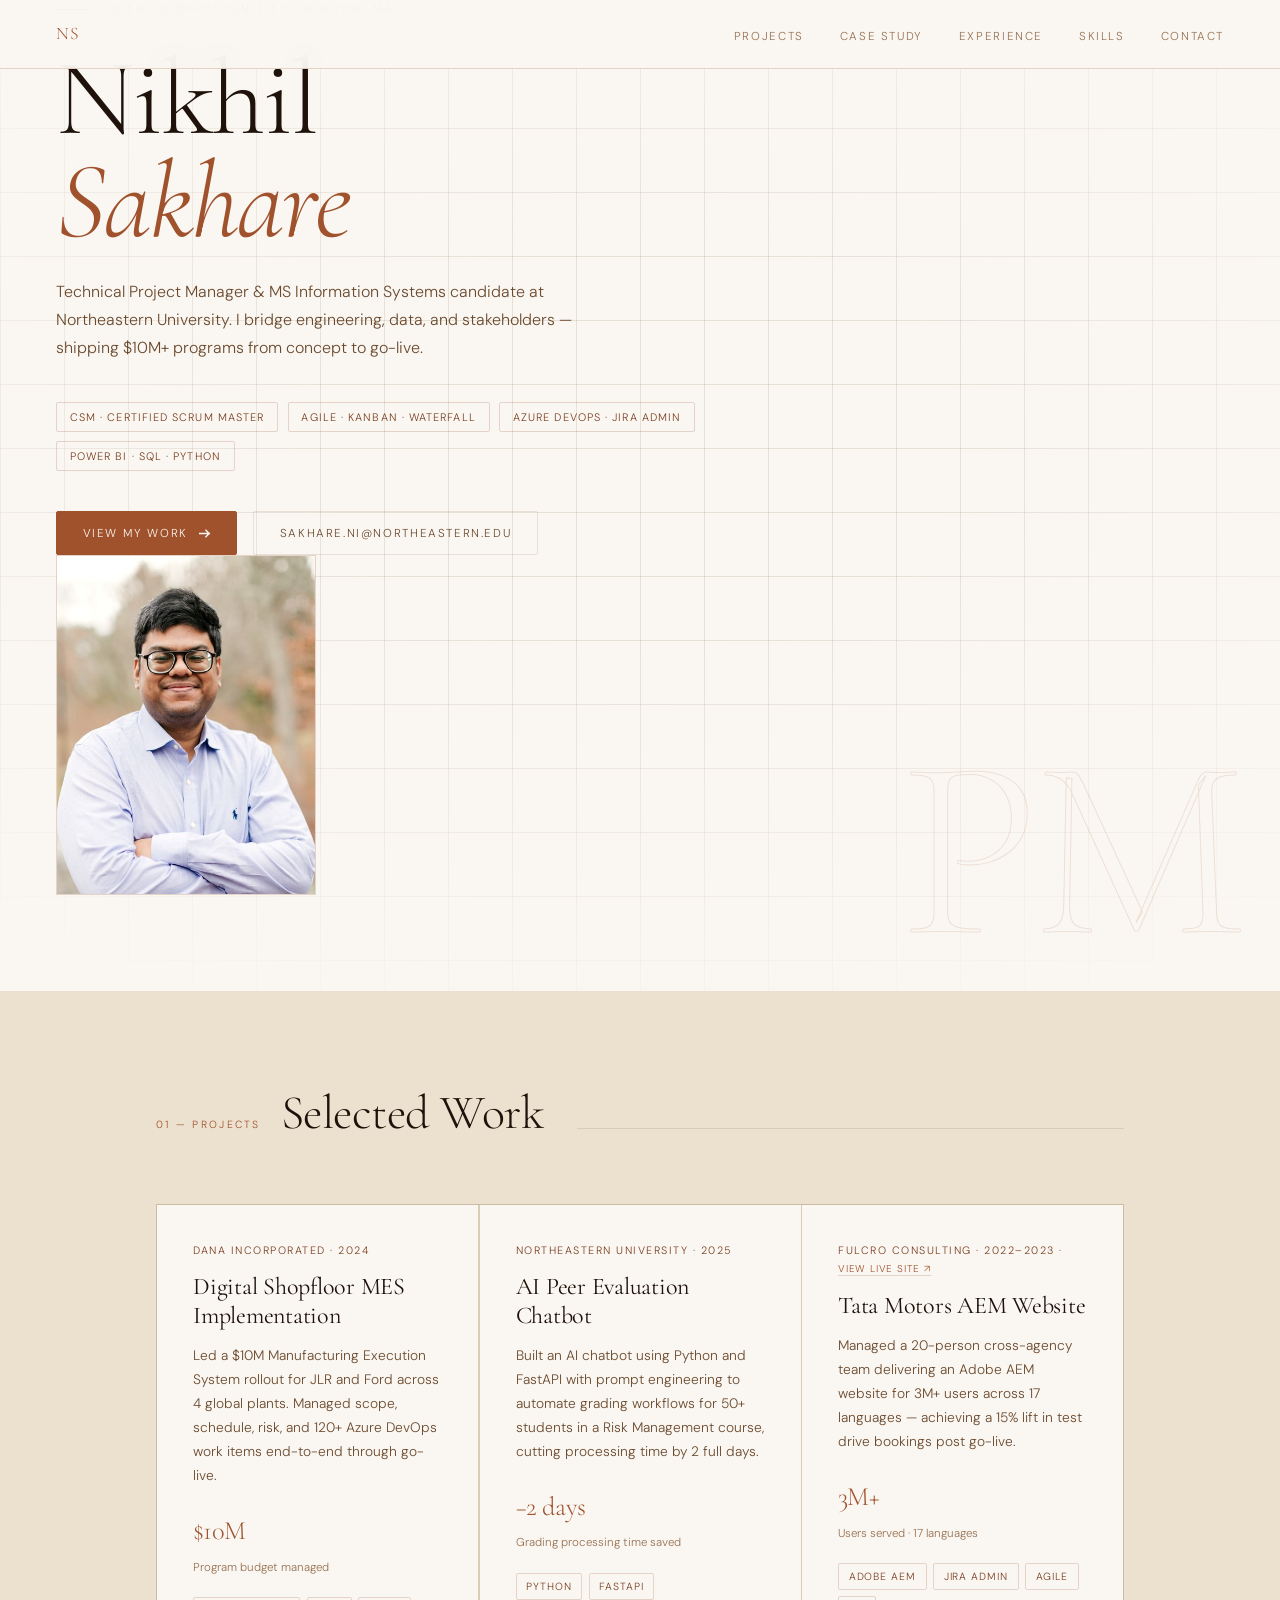
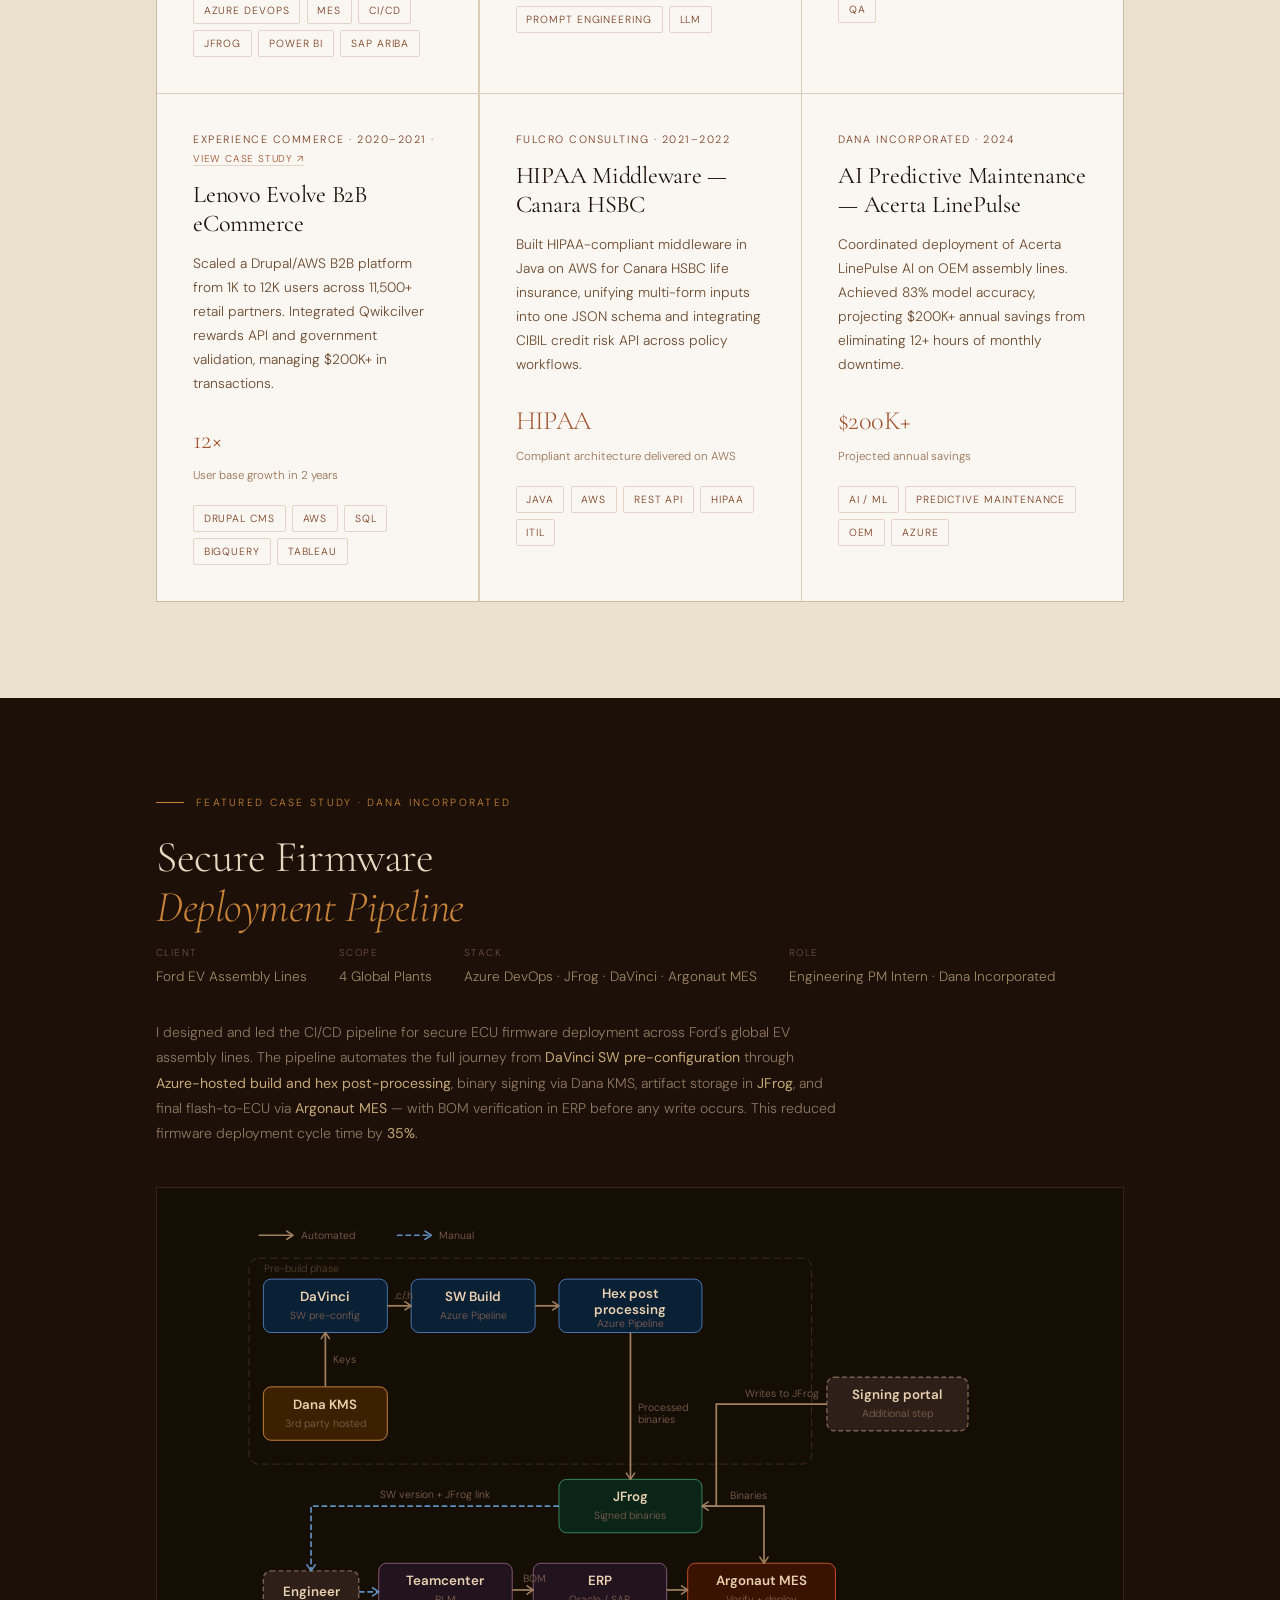
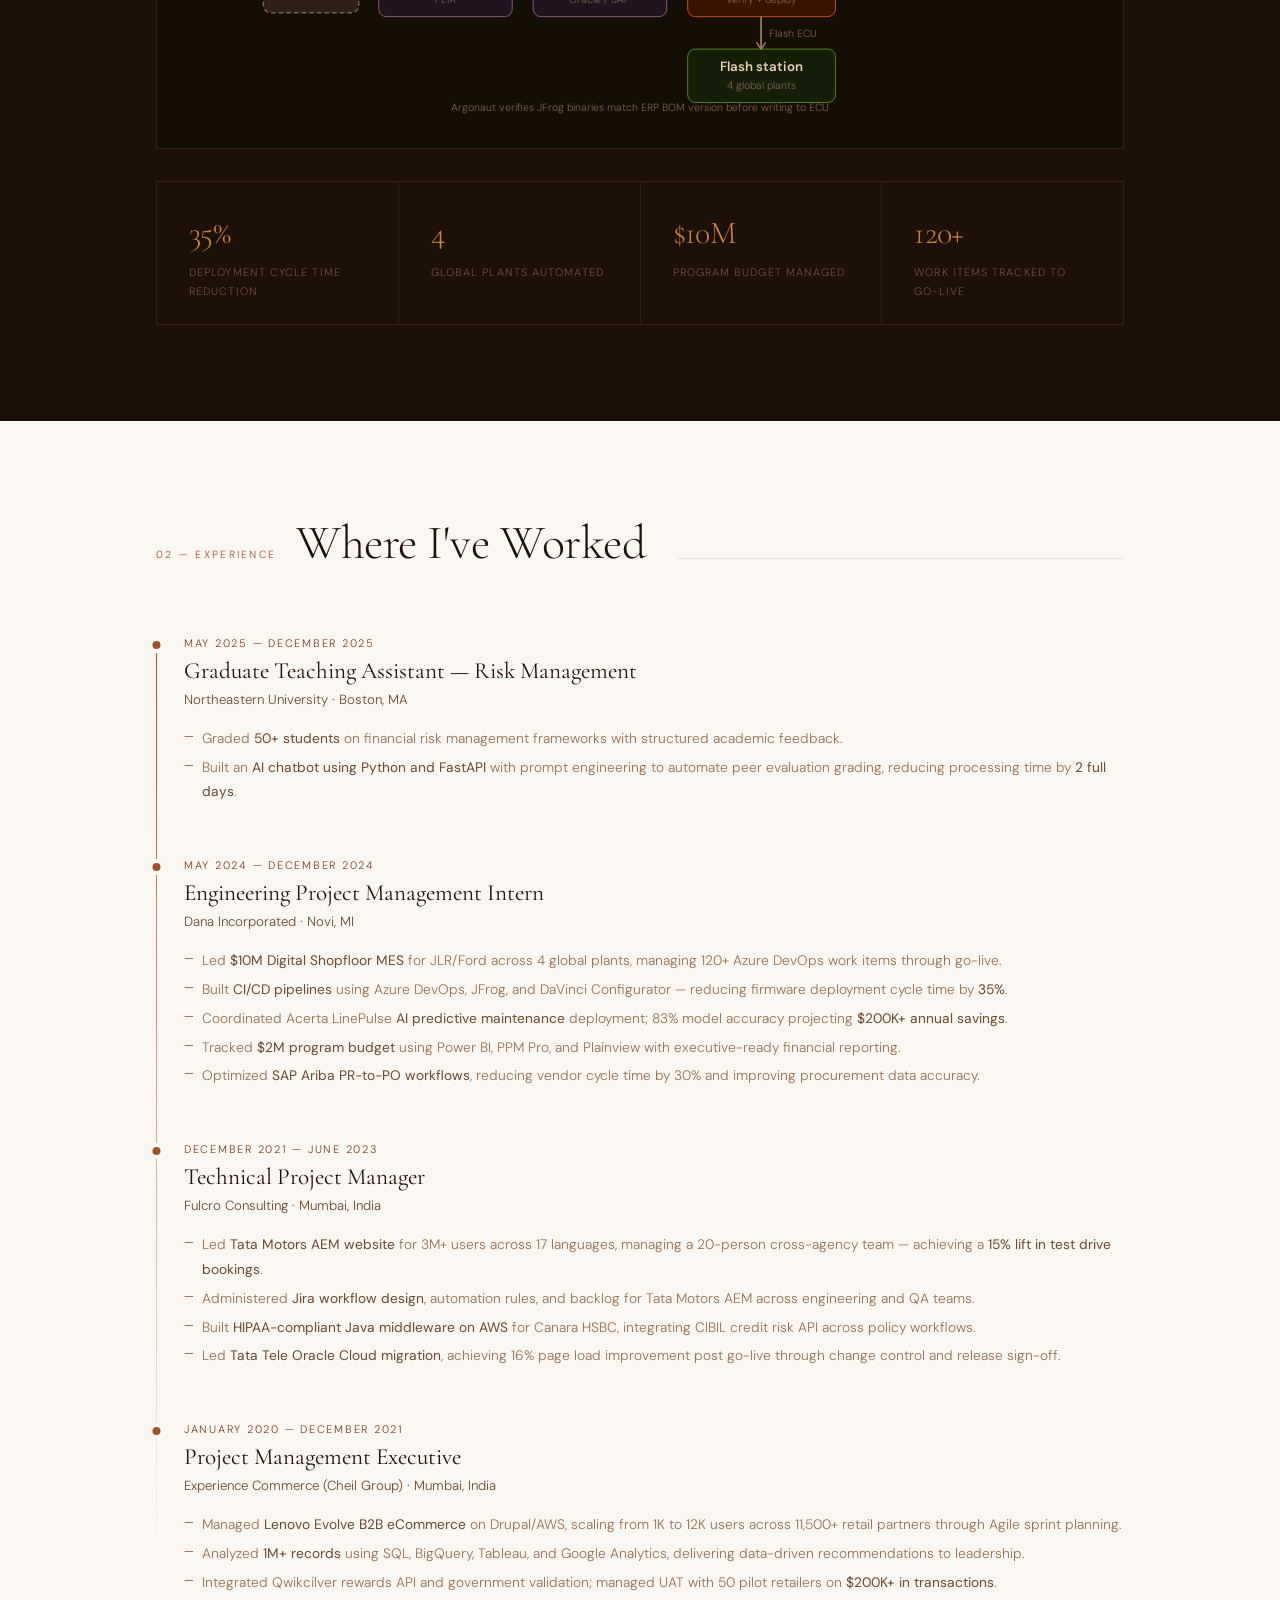
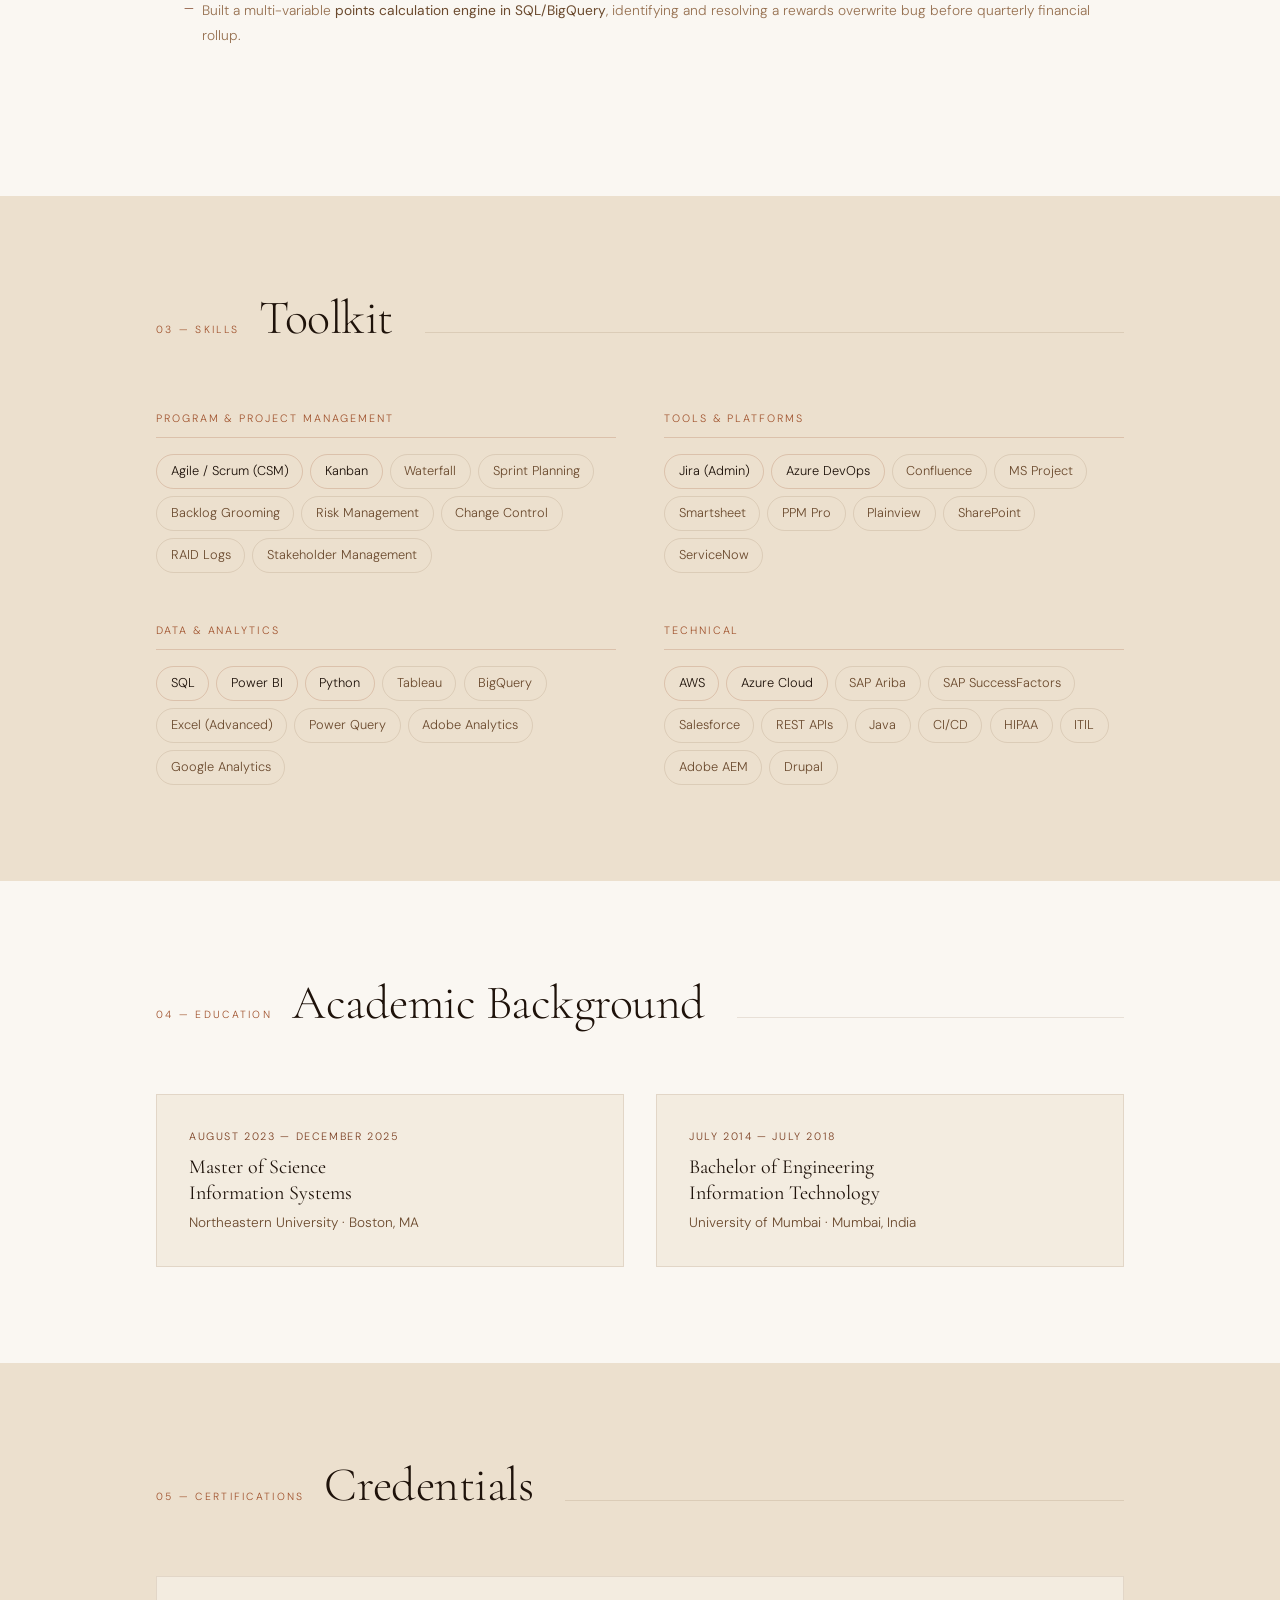
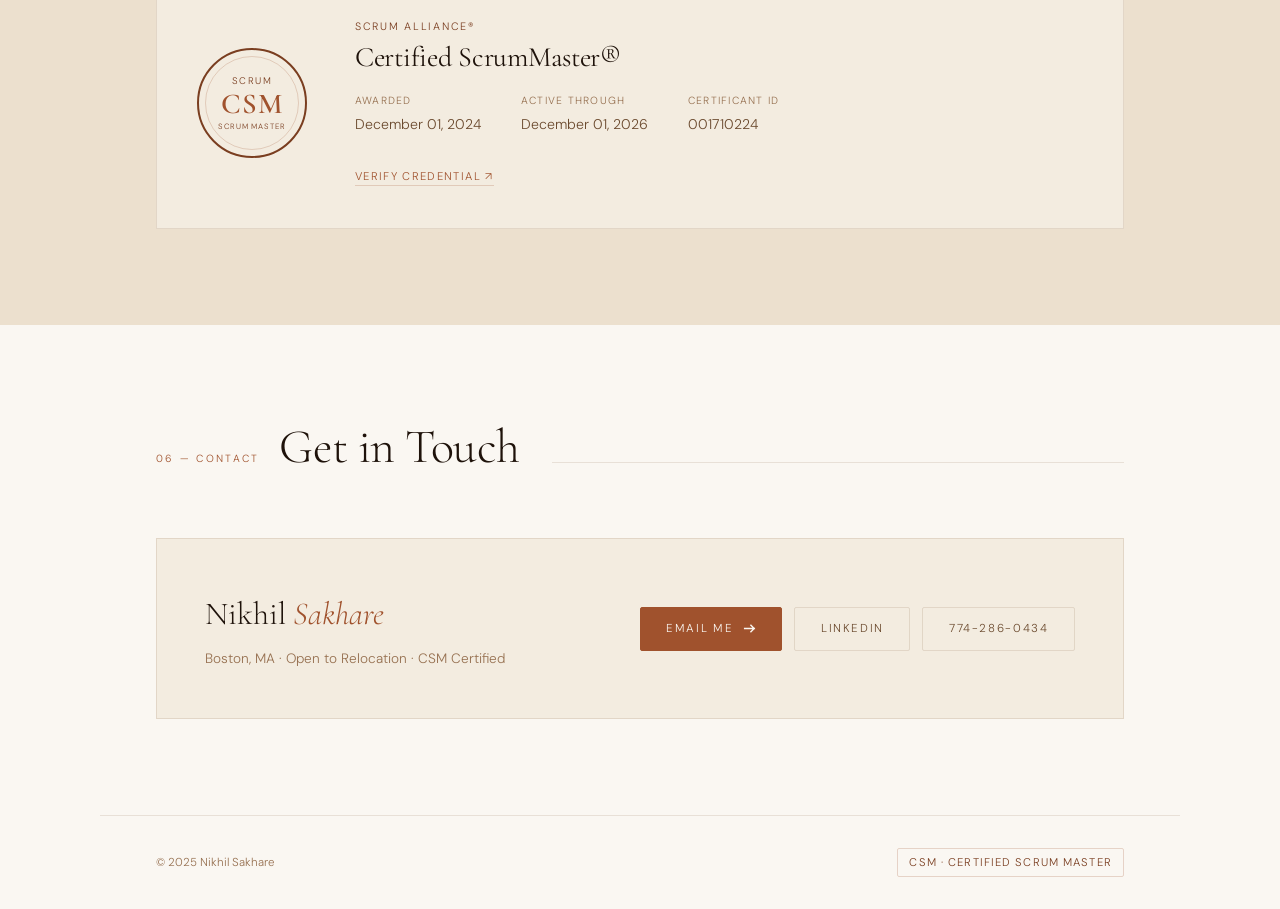
==== index.html @ fe1ebfe9 "Rename portfolio.html to index.html" ====
<!DOCTYPE html>
<html lang="en">
<head>
  <meta charset="UTF-8" />
  <meta name="viewport" content="width=device-width, initial-scale=1.0" />
  <title>Nikhil Sakhare — PM &amp; Strategy Portfolio</title>
  <link rel="preconnect" href="https://fonts.googleapis.com" />
  <link rel="preconnect" href="https://fonts.gstatic.com" crossorigin />
  <link href="https://fonts.googleapis.com/css2?family=Cormorant+Garamond:ital,wght@0,300;0,400;0,600;1,300;1,400&family=DM+Sans:opsz,wght@9..40,300;9..40,400;9..40,500&display=swap" rel="stylesheet" />
  <style>
    *, *::before, *::after { box-sizing: border-box; margin: 0; padding: 0; }
    :root {
      --bg: #faf7f2; --bg2: #f3ece0; --bg3: #ece0ce;
      --accent: #a0522d; --accent-dim: #7a3e20;
      --text: #1e120a; --text-muted: #967050; --text-mid: #6b4a2e;
      --border: rgba(160,82,45,0.22); --border-dim: rgba(100,60,20,0.12);
      --serif: 'Cormorant Garamond', Georgia, serif;
      --sans: 'DM Sans', system-ui, sans-serif;
      --max: 1080px;
    }
    html { scroll-behavior: smooth; }
    body { background: var(--bg); color: var(--text); font-family: var(--sans); font-weight: 300; line-height: 1.7; overflow-x: hidden; }
    ::-webkit-scrollbar { width: 3px; }
    ::-webkit-scrollbar-track { background: var(--bg2); }
    ::-webkit-scrollbar-thumb { background: var(--border); }

    /* NAV */
    nav { position: fixed; top: 0; left: 0; right: 0; z-index: 200; display: flex; justify-content: space-between; align-items: center; padding: 1.2rem 3.5rem; background: rgba(250,247,242,0.92); backdrop-filter: blur(18px); border-bottom: 0.5px solid var(--border); }
    .nav-logo { font-family: var(--serif); font-size: 1.1rem; letter-spacing: 0.04em; color: var(--accent); text-decoration: none; }
    .nav-links { display: flex; gap: 2.25rem; list-style: none; }
    .nav-links a { font-size: 0.72rem; letter-spacing: 0.14em; text-transform: uppercase; color: var(--text-muted); text-decoration: none; transition: color 0.2s; }
    .nav-links a:hover { color: var(--accent); }

    /* HERO */
    #hero { min-height: 100vh; display: flex; flex-direction: column; justify-content: flex-end; padding: 0 3.5rem 6rem; position: relative; overflow: hidden; }
    .hero-inner { display: flex; align-items: flex-end; justify-content: space-between; gap: 4rem; position: relative; z-index: 1; }
    .hero-photo { flex-shrink: 0; width: 260px; height: 340px; object-fit: cover; object-position: center top; filter: sepia(8%) contrast(1.02) saturate(0.95); border: 0.5px solid var(--border); }
    .hero-content { flex: 1; max-width: 700px; position: static; z-index: auto; }
    .hero-grid { position: absolute; inset: 0; background-image: linear-gradient(var(--border-dim) 1px, transparent 1px), linear-gradient(90deg, var(--border-dim) 1px, transparent 1px); background-size: 64px 64px; mask-image: radial-gradient(ellipse 80% 65% at 50% 45%, black 30%, transparent 100%); }
    .hero-bg-text { position: absolute; right: 2.5rem; bottom: 2rem; font-family: var(--serif); font-size: clamp(7rem, 20vw, 18rem); font-weight: 300; line-height: 0.85; letter-spacing: -0.02em; color: transparent; -webkit-text-stroke: 1px rgba(160,82,45,0.14); user-select: none; pointer-events: none; }
    .hero-content { position: relative; z-index: 1; max-width: 820px; }
    .hero-eyebrow { display: flex; align-items: center; gap: 1rem; font-size: 0.7rem; letter-spacing: 0.22em; text-transform: uppercase; color: var(--accent); margin-bottom: 1.75rem; }
    .hero-eyebrow::before { content: ''; display: inline-block; width: 36px; height: 1px; background: var(--accent); }
    h1 { font-family: var(--serif); font-size: clamp(3.5rem, 8.5vw, 7.5rem); font-weight: 300; line-height: 0.95; letter-spacing: -0.02em; margin-bottom: 1.5rem; }
    h1 em { font-style: italic; color: var(--accent); }
    .hero-bio { font-size: 1rem; color: var(--text-mid); max-width: 520px; line-height: 1.75; margin-bottom: 2.5rem; }
    .hero-badges { display: flex; flex-wrap: wrap; gap: 0.6rem; margin-bottom: 2.5rem; }
    .badge { font-size: 0.68rem; letter-spacing: 0.1em; text-transform: uppercase; color: var(--accent-dim); border: 0.5px solid var(--border); padding: 0.3rem 0.8rem; border-radius: 2px; }
    .hero-actions { display: flex; gap: 1rem; flex-wrap: wrap; }
    .btn { display: inline-flex; align-items: center; gap: 0.6rem; font-size: 0.72rem; letter-spacing: 0.14em; text-transform: uppercase; text-decoration: none; border-radius: 2px; transition: all 0.2s; padding: 0.7rem 1.6rem; font-family: var(--sans); cursor: pointer; }
    .btn-primary { background: var(--accent); color: var(--bg); border: 1px solid var(--accent); }
    .btn-primary:hover { background: var(--bg2); color: var(--accent); }
    .btn-ghost { color: var(--text-mid); border: 0.5px solid var(--border-dim); }
    .btn-ghost:hover { border-color: var(--accent-dim); color: var(--accent); }
    .btn svg { width: 13px; height: 13px; stroke-width: 1.5; }

    /* SECTIONS */
    .sw { max-width: var(--max); margin: 0 auto; padding: 6rem 3.5rem; }
    .sw-dark { background: var(--bg3); }
    .sw-dark .swi { max-width: var(--max); margin: 0 auto; padding: 6rem 3.5rem; }
    .section-header { display: flex; align-items: baseline; gap: 1.25rem; margin-bottom: 4rem; }
    .section-num { font-size: 0.65rem; letter-spacing: 0.22em; text-transform: uppercase; color: var(--accent); white-space: nowrap; }
    h2 { font-family: var(--serif); font-size: clamp(2rem, 4vw, 3rem); font-weight: 300; letter-spacing: -0.01em; line-height: 1.1; }
    .section-rule { flex: 1; height: 0.5px; background: var(--border-dim); margin-left: 0.75rem; }

    /* PROJECTS */
    .projects-grid { display: grid; grid-template-columns: repeat(auto-fit, minmax(290px, 1fr)); gap: 1.5px; background: var(--border-dim); border: 0.5px solid var(--border-dim); }
    .project-card { background: var(--bg); padding: 2.25rem; position: relative; overflow: hidden; transition: background 0.3s; }
    .project-card::after { content: ''; position: absolute; bottom: 0; left: 0; right: 0; height: 2px; background: var(--accent); transform: scaleX(0); transform-origin: left; transition: transform 0.4s cubic-bezier(0.16,1,0.3,1); }
    .project-card:hover { background: var(--bg2); }
    .project-card:hover::after { transform: scaleX(1); }
    .project-company { font-size: 0.67rem; letter-spacing: 0.14em; text-transform: uppercase; color: var(--accent-dim); margin-bottom: 0.85rem; }
    .project-title { font-family: var(--serif); font-size: 1.5rem; font-weight: 400; letter-spacing: -0.01em; line-height: 1.2; margin-bottom: 0.75rem; }
    .project-desc { font-size: 0.86rem; color: var(--text-mid); line-height: 1.75; margin-bottom: 1.4rem; }
    .project-stat { font-family: var(--serif); font-size: 1.65rem; font-weight: 300; color: var(--accent); letter-spacing: -0.02em; margin-bottom: 0.2rem; }
    .project-stat-label { font-size: 0.72rem; color: var(--text-muted); margin-bottom: 1.25rem; }
    .project-tags { display: flex; flex-wrap: wrap; gap: 0.4rem; }
    .tag { font-size: 0.65rem; letter-spacing: 0.09em; text-transform: uppercase; color: var(--accent-dim); border: 0.5px solid var(--border); padding: 0.22rem 0.6rem; border-radius: 2px; }

    /* EXPERIENCE */
    .timeline { position: relative; padding-left: 1.75rem; }
    .timeline::before { content: ''; position: absolute; left: 0; top: 8px; bottom: 0; width: 0.5px; background: linear-gradient(to bottom, var(--accent), transparent 90%); }
    .tl-item { position: relative; margin-bottom: 3.25rem; }
    .tl-dot { position: absolute; left: -1.75rem; top: 7px; width: 8px; height: 8px; border-radius: 50%; background: var(--accent); transform: translateX(-3.5px); box-shadow: 0 0 0 4px var(--bg); }
    .tl-period { font-size: 0.68rem; letter-spacing: 0.16em; text-transform: uppercase; color: var(--accent-dim); margin-bottom: 0.35rem; }
    .tl-role { font-family: var(--serif); font-size: 1.45rem; font-weight: 400; line-height: 1.2; margin-bottom: 0.2rem; }
    .tl-company { font-size: 0.83rem; color: var(--text-mid); margin-bottom: 0.9rem; }
    .tl-bullets { list-style: none; }
    .tl-bullets li { font-size: 0.86rem; color: var(--text-muted); line-height: 1.8; padding-left: 1.1rem; position: relative; margin-bottom: 0.25rem; }
    .tl-bullets li::before { content: '—'; position: absolute; left: 0; color: var(--accent-dim); font-size: 0.75rem; }
    .tl-hl { color: var(--text-mid); font-weight: 400; }

    /* SKILLS */
    .skills-grid { display: grid; grid-template-columns: 1fr 1fr; gap: 3rem; }
    .skill-group-title { font-size: 0.67rem; letter-spacing: 0.18em; text-transform: uppercase; color: var(--accent); margin-bottom: 1rem; padding-bottom: 0.6rem; border-bottom: 0.5px solid var(--border); }
    .skill-pills { display: flex; flex-wrap: wrap; gap: 0.45rem; }
    .pill { font-size: 0.8rem; color: var(--text-mid); border: 0.5px solid var(--border-dim); padding: 0.35rem 0.85rem; border-radius: 20px; transition: border-color 0.2s, color 0.2s; }
    .pill:hover { border-color: var(--accent-dim); color: var(--accent); }
    .pill.s { border-color: var(--border); color: var(--text); }

    /* EDUCATION */
    .edu-grid { display: grid; grid-template-columns: 1fr 1fr; gap: 2rem; }
    .edu-card { background: var(--bg2); border: 0.5px solid var(--border-dim); padding: 2rem; }
    .edu-year { font-size: 0.67rem; letter-spacing: 0.15em; text-transform: uppercase; color: var(--accent-dim); margin-bottom: 0.6rem; }
    .edu-degree { font-family: var(--serif); font-size: 1.25rem; font-weight: 400; line-height: 1.3; margin-bottom: 0.3rem; }
    .edu-school { font-size: 0.85rem; color: var(--text-mid); }

    /* CONTACT */
    .contact-row { display: flex; flex-wrap: wrap; align-items: center; gap: 2rem; padding: 3rem; background: var(--bg2); border: 0.5px solid var(--border-dim); }
    .contact-info { flex: 1; }
    .contact-name { font-family: var(--serif); font-size: 2rem; font-weight: 300; margin-bottom: 0.35rem; }
    .contact-name em { font-style: italic; color: var(--accent); }
    .contact-sub { font-size: 0.85rem; color: var(--text-muted); }
    .contact-links { display: flex; flex-wrap: wrap; gap: 0.75rem; }

    /* FOOTER */
    footer { max-width: var(--max); margin: 0 auto; padding: 2rem 3.5rem; display: flex; justify-content: space-between; align-items: center; border-top: 0.5px solid var(--border-dim); }
    .footer-copy { font-size: 0.72rem; color: var(--text-muted); }
    .footer-cert { font-size: 0.7rem; letter-spacing: 0.1em; text-transform: uppercase; color: var(--accent-dim); border: 0.5px solid var(--border); padding: 0.25rem 0.7rem; border-radius: 2px; }

    /* ANIMATE */
    .fi { opacity: 0; transform: translateY(22px); transition: opacity 0.65s ease, transform 0.65s ease; }
    .fi.vis { opacity: 1; transform: none; }

    @media (max-width: 760px) {
      nav { padding: 1rem 1.5rem; }
      .nav-links { display: none; }
      #hero { padding: 0 1.5rem 4rem; }
      .sw { padding: 4rem 1.5rem; }
      .sw-dark .swi { padding: 4rem 1.5rem; }
      .hero-bg-text { font-size: 35vw; right: 0; }
      .hero-inner { flex-direction: column-reverse; align-items: flex-start; gap: 2rem; }
      .hero-photo { width: 160px; height: 200px; }
      .skills-grid { grid-template-columns: 1fr; }
      .edu-grid { grid-template-columns: 1fr; }
      footer { flex-direction: column; gap: 1rem; text-align: center; }
    }

    /* CERTIFICATIONS */
    .cert-grid { display: flex; flex-direction: column; gap: 1.5px; }
    .cert-card { background: var(--bg2); border: 0.5px solid var(--border-dim); padding: 2.5rem; display: flex; align-items: center; gap: 3rem; transition: background 0.3s; }
    .cert-card:hover { background: var(--bg); }
    .cert-badge { flex-shrink: 0; }
    .cert-badge-ring { width: 110px; height: 110px; border-radius: 50%; border: 2px solid var(--accent-dim); display: flex; align-items: center; justify-content: center; position: relative; }
    .cert-badge-ring::before { content: ''; position: absolute; inset: 6px; border-radius: 50%; border: 1px solid var(--border); }
    .cert-badge-inner { display: flex; flex-direction: column; align-items: center; justify-content: center; text-align: center; gap: 1px; }
    .cert-badge-top { font-size: 0.6rem; letter-spacing: 0.14em; text-transform: uppercase; color: var(--accent-dim); }
    .cert-badge-main { font-family: var(--serif); font-size: 1.8rem; font-weight: 600; color: var(--accent); line-height: 1; letter-spacing: 0.04em; }
    .cert-badge-bottom { font-size: 0.48rem; letter-spacing: 0.12em; text-transform: uppercase; color: var(--accent-dim); }
    .cert-info { flex: 1; }
    .cert-issuer { font-size: 0.67rem; letter-spacing: 0.16em; text-transform: uppercase; color: var(--accent-dim); margin-bottom: 0.4rem; }
    .cert-name { font-family: var(--serif); font-size: 1.75rem; font-weight: 400; letter-spacing: -0.01em; margin-bottom: 1.25rem; line-height: 1.1; }
    .cert-meta-row { display: flex; gap: 2.5rem; flex-wrap: wrap; margin-bottom: 1.5rem; }
    .cert-meta-label { font-size: 0.65rem; letter-spacing: 0.12em; text-transform: uppercase; color: var(--text-muted); margin-bottom: 0.2rem; }
    .cert-meta-val { font-size: 0.88rem; color: var(--text-mid); }
    .cert-verify { font-size: 0.7rem; letter-spacing: 0.12em; text-transform: uppercase; color: var(--accent); text-decoration: none; border-bottom: 0.5px solid var(--border); padding-bottom: 2px; transition: border-color 0.2s; }
    .cert-verify:hover { border-color: var(--accent); }
    @media (max-width: 760px) { .cert-card { flex-direction: column; align-items: flex-start; gap: 1.5rem; } .cert-meta-row { gap: 1.5rem; } }

    /* FEATURED CASE STUDY */
    .featured-wrap { background: #1c1008; }
    .featured-inner { max-width: var(--max); margin: 0 auto; padding: 6rem 3.5rem; }
    .featured-header { margin-bottom: 1rem; }
    .featured-kicker { font-size: 0.65rem; letter-spacing: 0.22em; text-transform: uppercase; color: #c8843a; margin-bottom: 1.25rem; display: flex; align-items: center; gap: 0.75rem; }
    .featured-kicker::before { content: ''; display: inline-block; width: 28px; height: 1px; background: #c8843a; }
    .featured-title { font-family: var(--serif); font-size: clamp(1.75rem, 3.5vw, 2.75rem); font-weight: 300; color: #e8d8c0; letter-spacing: -0.01em; line-height: 1.15; margin-bottom: 0.75rem; }
    .featured-title em { font-style: italic; color: #c8843a; }
    .featured-meta { display: flex; flex-wrap: wrap; gap: 2rem; margin-bottom: 2rem; }
    .featured-meta-item { }
    .featured-meta-label { font-size: 0.62rem; letter-spacing: 0.14em; text-transform: uppercase; color: #705040; margin-bottom: 0.2rem; }
    .featured-meta-val { font-size: 0.85rem; color: #a08868; }
    .featured-body { font-size: 0.88rem; color: #907862; line-height: 1.8; max-width: 680px; margin-bottom: 2.5rem; }
    .featured-body strong { color: #c8a878; font-weight: 400; }
    .featured-diagram { background: #150e04; border: 0.5px solid rgba(200,132,58,0.2); padding: 2rem 1.5rem; overflow-x: auto; }
    .featured-diagram svg { display: block; margin: 0 auto; }
    .featured-stats { display: flex; flex-wrap: wrap; gap: 0; margin-top: 2rem; border: 0.5px solid rgba(200,132,58,0.15); }
    .fstat { flex: 1; min-width: 140px; padding: 1.5rem 2rem; border-right: 0.5px solid rgba(200,132,58,0.12); }
    .fstat:last-child { border-right: none; }
    .fstat-num { font-family: var(--serif); font-size: 2rem; font-weight: 300; color: #c8843a; letter-spacing: -0.02em; margin-bottom: 0.2rem; }
    .fstat-label { font-size: 0.68rem; letter-spacing: 0.1em; text-transform: uppercase; color: #705040; }
    @media (max-width: 760px) {
      .featured-inner { padding: 4rem 1.5rem; }
      .featured-stats { flex-direction: column; }
      .fstat { border-right: none; border-bottom: 0.5px solid rgba(200,132,58,0.12); }
    }
  </style>
</head>
<body>

<!-- NAV -->
<nav>
  <a href="#hero" class="nav-logo">NS</a>
  <ul class="nav-links">
    <li><a href="#projects">Projects</a></li>
    <li><a href="#featured">Case Study</a></li>
    <li><a href="#experience">Experience</a></li>
    <li><a href="#skills">Skills</a></li>
    <li><a href="#contact">Contact</a></li>
  </ul>
</nav>

<!-- HERO -->
<section id="hero">
  <div class="hero-grid"></div>
  <div class="hero-bg-text">PM</div>
  <div class="hero-content">
    <div class="hero-eyebrow">Open to Opportunities · Boston, MA</div>
    <h1>Nikhil<br /><em>Sakhare</em></h1>
    <p class="hero-bio">
      Technical Project Manager &amp; MS Information Systems candidate at Northeastern University.
      I bridge engineering, data, and stakeholders — shipping $10M+ programs from concept to go-live.
    </p>
    <div class="hero-badges">
      <span class="badge">CSM · Certified Scrum Master</span>
      <span class="badge">Agile · Kanban · Waterfall</span>
      <span class="badge">Azure DevOps · Jira Admin</span>
      <span class="badge">Power BI · SQL · Python</span>
    </div>
    <div class="hero-actions">
      <a href="#projects" class="btn btn-primary">
        View My Work
        <svg viewBox="0 0 14 14" fill="none" stroke="currentColor"><path d="M1 7h12M8 3l4 4-4 4"/></svg>
      </a>
      <a href="mailto:sakhare.ni@northeastern.edu" class="btn btn-ghost">sakhare.ni@northeastern.edu</a>
    </div>
  </div>
  <img src="[data-uri]" alt="Nikhil Sakhare" class="hero-photo" />
  </div>
</section>

<!-- PROJECTS -->
<div id="projects" class="sw-dark">
  <div class="swi">
    <div class="section-header fi">
      <span class="section-num">01 — Projects</span>
      <h2>Selected Work</h2>
      <div class="section-rule"></div>
    </div>
    <div class="projects-grid">

      <div class="project-card fi">
        <div class="project-company">Dana Incorporated · 2024</div>
        <div class="project-title">Digital Shopfloor MES Implementation</div>
        <p class="project-desc">Led a $10M Manufacturing Execution System rollout for JLR and Ford across 4 global plants. Managed scope, schedule, risk, and 120+ Azure DevOps work items end-to-end through go-live.</p>
        <div class="project-stat">$10M</div>
        <div class="project-stat-label">Program budget managed</div>
        <div class="project-tags">
          <span class="tag">Azure DevOps</span><span class="tag">MES</span><span class="tag">CI/CD</span><span class="tag">JFrog</span><span class="tag">Power BI</span><span class="tag">SAP Ariba</span>
        </div>
      </div>

      <div class="project-card fi">
        <div class="project-company">Northeastern University · 2025</div>
        <div class="project-title">AI Peer Evaluation Chatbot</div>
        <p class="project-desc">Built an AI chatbot using Python and FastAPI with prompt engineering to automate grading workflows for 50+ students in a Risk Management course, cutting processing time by 2 full days.</p>
        <div class="project-stat">−2 days</div>
        <div class="project-stat-label">Grading processing time saved</div>
        <div class="project-tags">
          <span class="tag">Python</span><span class="tag">FastAPI</span><span class="tag">Prompt Engineering</span><span class="tag">LLM</span>
        </div>
      </div>

      <div class="project-card fi">
        <div class="project-company">Fulcro Consulting · 2022–2023 · <a href="https://cars.tatamotors.com/" target="_blank" rel="noopener" style="color:var(--accent);text-decoration:none;font-size:0.62rem;letter-spacing:0.08em;text-transform:uppercase;border-bottom:0.5px solid var(--border);">View Live Site ↗</a></div>
        <div class="project-title">Tata Motors AEM Website</div>
        <p class="project-desc">Managed a 20-person cross-agency team delivering an Adobe AEM website for 3M+ users across 17 languages — achieving a 15% lift in test drive bookings post go-live.</p>
        <div class="project-stat">3M+</div>
        <div class="project-stat-label">Users served · 17 languages</div>
        <div class="project-tags">
          <span class="tag">Adobe AEM</span><span class="tag">Jira Admin</span><span class="tag">Agile</span><span class="tag">QA</span>
        </div>
      </div>

      <div class="project-card fi">
        <div class="project-company">Experience Commerce · 2020–2021 · <a href="https://www.experiencecommerce.com/showcase/lenovo" target="_blank" rel="noopener" style="color:var(--accent);text-decoration:none;font-size:0.62rem;letter-spacing:0.08em;text-transform:uppercase;border-bottom:0.5px solid var(--border);">View Case Study ↗</a></div>
        <div class="project-title">Lenovo Evolve B2B eCommerce</div>
        <p class="project-desc">Scaled a Drupal/AWS B2B platform from 1K to 12K users across 11,500+ retail partners. Integrated Qwikcilver rewards API and government validation, managing $200K+ in transactions.</p>
        <div class="project-stat">12×</div>
        <div class="project-stat-label">User base growth in 2 years</div>
        <div class="project-tags">
          <span class="tag">Drupal CMS</span><span class="tag">AWS</span><span class="tag">SQL</span><span class="tag">BigQuery</span><span class="tag">Tableau</span>
        </div>
      </div>

      <div class="project-card fi">
        <div class="project-company">Fulcro Consulting · 2021–2022</div>
        <div class="project-title">HIPAA Middleware — Canara HSBC</div>
        <p class="project-desc">Built HIPAA-compliant middleware in Java on AWS for Canara HSBC life insurance, unifying multi-form inputs into one JSON schema and integrating CIBIL credit risk API across policy workflows.</p>
        <div class="project-stat">HIPAA</div>
        <div class="project-stat-label">Compliant architecture delivered on AWS</div>
        <div class="project-tags">
          <span class="tag">Java</span><span class="tag">AWS</span><span class="tag">REST API</span><span class="tag">HIPAA</span><span class="tag">ITIL</span>
        </div>
      </div>

      <div class="project-card fi">
        <div class="project-company">Dana Incorporated · 2024</div>
        <div class="project-title">AI Predictive Maintenance — Acerta LinePulse</div>
        <p class="project-desc">Coordinated deployment of Acerta LinePulse AI on OEM assembly lines. Achieved 83% model accuracy, projecting $200K+ annual savings from eliminating 12+ hours of monthly downtime.</p>
        <div class="project-stat">$200K+</div>
        <div class="project-stat-label">Projected annual savings</div>
        <div class="project-tags">
          <span class="tag">AI / ML</span><span class="tag">Predictive Maintenance</span><span class="tag">OEM</span><span class="tag">Azure</span>
        </div>
      </div>

    </div>
  </div>
</div>


<!-- FEATURED CASE STUDY -->
<div class="featured-wrap fi" id="featured">
  <div class="featured-inner">
    <div class="featured-header fi">
      <div class="featured-kicker">Featured Case Study · Dana Incorporated</div>
      <h2 class="featured-title">Secure Firmware<br /><em>Deployment Pipeline</em></h2>
      <div class="featured-meta">
        <div class="featured-meta-item">
          <div class="featured-meta-label">Client</div>
          <div class="featured-meta-val">Ford EV Assembly Lines</div>
        </div>
        <div class="featured-meta-item">
          <div class="featured-meta-label">Scope</div>
          <div class="featured-meta-val">4 Global Plants</div>
        </div>
        <div class="featured-meta-item">
          <div class="featured-meta-label">Stack</div>
          <div class="featured-meta-val">Azure DevOps · JFrog · DaVinci · Argonaut MES</div>
        </div>
        <div class="featured-meta-item">
          <div class="featured-meta-label">Role</div>
          <div class="featured-meta-val">Engineering PM Intern · Dana Incorporated</div>
        </div>
      </div>
      <p class="featured-body">
        I designed and led the CI/CD pipeline for secure ECU firmware deployment across Ford's global EV assembly lines.
        The pipeline automates the full journey from <strong>DaVinci SW pre-configuration</strong> through
        <strong>Azure-hosted build and hex post-processing</strong>, binary signing via Dana KMS,
        artifact storage in <strong>JFrog</strong>, and final flash-to-ECU via <strong>Argonaut MES</strong>
        — with BOM verification in ERP before any write occurs. This reduced firmware deployment cycle time by <strong>35%</strong>.
      </p>
    </div>
    <div class="featured-diagram fi">
      
<svg viewBox="0 0 860 520" xmlns="http://www.w3.org/2000/svg" style="max-width:820px;width:100%;">
<defs>
  <marker id="fa" viewBox="0 0 10 10" refX="8" refY="5" markerWidth="6" markerHeight="6" orient="auto-start-reverse">
    <path d="M2 1L8 5L2 9" fill="none" stroke="#a08060" stroke-width="1.5" stroke-linecap="round" stroke-linejoin="round"/>
  </marker>
  <marker id="fb" viewBox="0 0 10 10" refX="8" refY="5" markerWidth="6" markerHeight="6" orient="auto-start-reverse">
    <path d="M2 1L8 5L2 9" fill="none" stroke="#6090c0" stroke-width="1.5" stroke-linecap="round" stroke-linejoin="round"/>
  </marker>
  <style>
    .f-lm { font-size:14px; font-weight:600; fill:#e8d0b0; font-family:'DM Sans',sans-serif; }
    .f-ls { font-size:11px; fill:#806050; font-family:'DM Sans',sans-serif; }
    .f-la { font-size:11px; fill:#806050; font-family:'DM Sans',sans-serif; }
    .f-sl { font-size:11px; fill:#504030; font-family:'DM Sans',sans-serif; }
    .f-kms  { fill:#3d2000; stroke:#c8843a; }
    .f-build{ fill:#0a2035; stroke:#4a7ab5; }
    .f-teal { fill:#0a2418; stroke:#3a8a62; }
    .f-gray { fill:#2e2018; stroke:#7a6050; stroke-dasharray:5 3; }
    .f-purp { fill:#22141e; stroke:#8a5a7a; }
    .f-coral{ fill:#3a1200; stroke:#c85025; }
    .f-green{ fill:#141e08; stroke:#5a8028; }
    .f-sect { fill:none; stroke:#403020; stroke-dasharray:8 4; }
    .f-aa   { stroke:#a08060; stroke-width:1.8; fill:none; }
    .f-am   { stroke:#6090c0; stroke-width:1.8; fill:none; stroke-dasharray:6 3; }

    /* FEATURED CASE STUDY */
    .featured-wrap { background: #1c1008; }
    .featured-inner { max-width: var(--max); margin: 0 auto; padding: 6rem 3.5rem; }
    .featured-header { margin-bottom: 1rem; }
    .featured-kicker { font-size: 0.65rem; letter-spacing: 0.22em; text-transform: uppercase; color: #c8843a; margin-bottom: 1.25rem; display: flex; align-items: center; gap: 0.75rem; }
    .featured-kicker::before { content: ''; display: inline-block; width: 28px; height: 1px; background: #c8843a; }
    .featured-title { font-family: var(--serif); font-size: clamp(1.75rem, 3.5vw, 2.75rem); font-weight: 300; color: #e8d8c0; letter-spacing: -0.01em; line-height: 1.15; margin-bottom: 0.75rem; }
    .featured-title em { font-style: italic; color: #c8843a; }
    .featured-meta { display: flex; flex-wrap: wrap; gap: 2rem; margin-bottom: 2rem; }
    .featured-meta-item { }
    .featured-meta-label { font-size: 0.62rem; letter-spacing: 0.14em; text-transform: uppercase; color: #705040; margin-bottom: 0.2rem; }
    .featured-meta-val { font-size: 0.85rem; color: #a08868; }
    .featured-body { font-size: 0.88rem; color: #907862; line-height: 1.8; max-width: 680px; margin-bottom: 2.5rem; }
    .featured-body strong { color: #c8a878; font-weight: 400; }
    .featured-diagram { background: #150e04; border: 0.5px solid rgba(200,132,58,0.2); padding: 2rem 1.5rem; overflow-x: auto; }
    .featured-diagram svg { display: block; margin: 0 auto; }
    .featured-stats { display: flex; flex-wrap: wrap; gap: 0; margin-top: 2rem; border: 0.5px solid rgba(200,132,58,0.15); }
    .fstat { flex: 1; min-width: 140px; padding: 1.5rem 2rem; border-right: 0.5px solid rgba(200,132,58,0.12); }
    .fstat:last-child { border-right: none; }
    .fstat-num { font-family: var(--serif); font-size: 2rem; font-weight: 300; color: #c8843a; letter-spacing: -0.02em; margin-bottom: 0.2rem; }
    .fstat-label { font-size: 0.68rem; letter-spacing: 0.1em; text-transform: uppercase; color: #705040; }
    @media (max-width: 760px) {
      .featured-inner { padding: 4rem 1.5rem; }
      .featured-stats { flex-direction: column; }
      .fstat { border-right: none; border-bottom: 0.5px solid rgba(200,132,58,0.12); }
    }
  </style>
</defs>

<!-- Legend -->
<line x1="30" y1="16" x2="66" y2="16" class="f-aa" marker-end="url(#fa)"/>
<text x="74" y="20" class="f-la">Automated</text>
<line x1="175" y1="16" x2="211" y2="16" class="f-am" marker-end="url(#fb)"/>
<text x="219" y="20" class="f-la">Manual</text>

<!-- Pre-build section -->
<rect x="20" y="40" width="590" height="216" rx="10" class="f-sect" stroke-width="1"/>
<text x="36" y="55" class="f-sl">Pre-build phase</text>

<!-- DaVinci -->
<rect x="35" y="62" width="130" height="56" rx="8" class="f-build" stroke-width="1"/>
<text x="100" y="85" text-anchor="middle" class="f-lm">DaVinci</text>
<text x="100" y="104" text-anchor="middle" class="f-ls">SW pre-config</text>

<!-- SW Build -->
<rect x="190" y="62" width="130" height="56" rx="8" class="f-build" stroke-width="1"/>
<text x="255" y="85" text-anchor="middle" class="f-lm">SW Build</text>
<text x="255" y="104" text-anchor="middle" class="f-ls">Azure Pipeline</text>

<!-- Hex Post Processing -->
<rect x="345" y="62" width="150" height="56" rx="8" class="f-build" stroke-width="1"/>
<text x="420" y="82" text-anchor="middle" class="f-lm">Hex post</text>
<text x="420" y="99" text-anchor="middle" class="f-lm">processing</text>
<text x="420" y="112" text-anchor="middle" class="f-ls">Azure Pipeline</text>

<!-- KMS -->
<rect x="35" y="175" width="130" height="56" rx="8" class="f-kms" stroke-width="1"/>
<text x="100" y="198" text-anchor="middle" class="f-lm">Dana KMS</text>
<text x="100" y="217" text-anchor="middle" class="f-ls">3rd party hosted</text>

<!-- Signing Portal -->
<rect x="626" y="165" width="148" height="56" rx="8" class="f-gray" stroke-width="1.5"/>
<text x="700" y="188" text-anchor="middle" class="f-lm">Signing portal</text>
<text x="700" y="207" text-anchor="middle" class="f-ls">Additional step</text>

<!-- JFrog -->
<rect x="345" y="272" width="150" height="56" rx="8" class="f-teal" stroke-width="1"/>
<text x="420" y="295" text-anchor="middle" class="f-lm">JFrog</text>
<text x="420" y="314" text-anchor="middle" class="f-ls">Signed binaries</text>

<!-- Engineer -->
<rect x="35" y="368" width="100" height="44" rx="8" class="f-gray" stroke-width="1.5"/>
<text x="85" y="394" text-anchor="middle" class="f-lm">Engineer</text>

<!-- Teamcenter -->
<rect x="156" y="360" width="140" height="56" rx="8" class="f-purp" stroke-width="1"/>
<text x="226" y="383" text-anchor="middle" class="f-lm">Teamcenter</text>
<text x="226" y="402" text-anchor="middle" class="f-ls">PLM</text>

<!-- ERP -->
<rect x="318" y="360" width="140" height="56" rx="8" class="f-purp" stroke-width="1"/>
<text x="388" y="383" text-anchor="middle" class="f-lm">ERP</text>
<text x="388" y="402" text-anchor="middle" class="f-ls">Oracle / SAP</text>

<!-- Argonaut MES -->
<rect x="480" y="360" width="155" height="56" rx="8" class="f-coral" stroke-width="1"/>
<text x="557" y="383" text-anchor="middle" class="f-lm">Argonaut MES</text>
<text x="557" y="402" text-anchor="middle" class="f-ls">Verify + deploy</text>

<!-- Flash Station -->
<rect x="480" y="450" width="155" height="56" rx="8" class="f-green" stroke-width="1"/>
<text x="557" y="473" text-anchor="middle" class="f-lm">Flash station</text>
<text x="557" y="492" text-anchor="middle" class="f-ls">4 global plants</text>

<!-- ARROWS -->
<line x1="100" y1="175" x2="100" y2="118" class="f-aa" marker-end="url(#fa)"/>
<text x="108" y="150" class="f-la">Keys</text>
<line x1="165" y1="90" x2="190" y2="90" class="f-aa" marker-end="url(#fa)"/>
<text x="172" y="83" class="f-la">.c/.h</text>
<line x1="320" y1="90" x2="345" y2="90" class="f-aa" marker-end="url(#fa)"/>
<line x1="420" y1="118" x2="420" y2="272" class="f-aa" marker-end="url(#fa)"/>
<text x="428" y="200" class="f-la">Processed</text>
<text x="428" y="213" class="f-la">binaries</text>
<path d="M 626 193 L 510 193 L 510 300 L 495 300" fill="none" class="f-aa" marker-end="url(#fa)"/>
<text x="540" y="186" class="f-la">Writes to JFrog</text>
<path d="M 345 300 L 85 300 L 85 368" fill="none" class="f-am" marker-end="url(#fb)"/>
<text x="215" y="292" text-anchor="middle" class="f-la">SW version + JFrog link</text>
<line x1="135" y1="390" x2="156" y2="390" class="f-am" marker-end="url(#fb)"/>
<line x1="296" y1="388" x2="318" y2="388" class="f-aa" marker-end="url(#fa)"/>
<text x="307" y="380" class="f-la">BOM</text>
<line x1="458" y1="388" x2="480" y2="388" class="f-aa" marker-end="url(#fa)"/>
<path d="M 495 300 L 560 300 L 560 360" fill="none" class="f-aa" marker-end="url(#fa)"/>
<text x="524" y="293" class="f-la">Binaries</text>
<line x1="557" y1="416" x2="557" y2="450" class="f-aa" marker-end="url(#fa)"/>
<text x="565" y="437" class="f-la">Flash ECU</text>
<text x="430" y="515" text-anchor="middle" class="f-la">Argonaut verifies JFrog binaries match ERP BOM version before writing to ECU</text>
</svg>

    </div>
    <div class="featured-stats fi">
      <div class="fstat">
        <div class="fstat-num">35%</div>
        <div class="fstat-label">Deployment cycle time reduction</div>
      </div>
      <div class="fstat">
        <div class="fstat-num">4</div>
        <div class="fstat-label">Global plants automated</div>
      </div>
      <div class="fstat">
        <div class="fstat-num">$10M</div>
        <div class="fstat-label">Program budget managed</div>
      </div>
      <div class="fstat">
        <div class="fstat-num">120+</div>
        <div class="fstat-label">Work items tracked to go-live</div>
      </div>
    </div>
  </div>
</div>

<!-- EXPERIENCE -->
<div class="sw" id="experience">
  <div class="section-header fi">
    <span class="section-num">02 — Experience</span>
    <h2>Where I've Worked</h2>
    <div class="section-rule"></div>
  </div>
  <div class="timeline">

    <div class="tl-item fi">
      <div class="tl-dot"></div>
      <div class="tl-period">May 2025 — December 2025</div>
      <div class="tl-role">Graduate Teaching Assistant — Risk Management</div>
      <div class="tl-company">Northeastern University · Boston, MA</div>
      <ul class="tl-bullets">
        <li>Graded <span class="tl-hl">50+ students</span> on financial risk management frameworks with structured academic feedback.</li>
        <li>Built an <span class="tl-hl">AI chatbot using Python and FastAPI</span> with prompt engineering to automate peer evaluation grading, reducing processing time by <span class="tl-hl">2 full days</span>.</li>
      </ul>
    </div>

    <div class="tl-item fi">
      <div class="tl-dot"></div>
      <div class="tl-period">May 2024 — December 2024</div>
      <div class="tl-role">Engineering Project Management Intern</div>
      <div class="tl-company">Dana Incorporated · Novi, MI</div>
      <ul class="tl-bullets">
        <li>Led <span class="tl-hl">$10M Digital Shopfloor MES</span> for JLR/Ford across 4 global plants, managing 120+ Azure DevOps work items through go-live.</li>
        <li>Built <span class="tl-hl">CI/CD pipelines</span> using Azure DevOps, JFrog, and DaVinci Configurator — reducing firmware deployment cycle time by <span class="tl-hl">35%</span>.</li>
        <li>Coordinated Acerta LinePulse <span class="tl-hl">AI predictive maintenance</span> deployment; 83% model accuracy projecting <span class="tl-hl">$200K+ annual savings</span>.</li>
        <li>Tracked <span class="tl-hl">$2M program budget</span> using Power BI, PPM Pro, and Plainview with executive-ready financial reporting.</li>
        <li>Optimized <span class="tl-hl">SAP Ariba PR-to-PO workflows</span>, reducing vendor cycle time by 30% and improving procurement data accuracy.</li>
      </ul>
    </div>

    <div class="tl-item fi">
      <div class="tl-dot"></div>
      <div class="tl-period">December 2021 — June 2023</div>
      <div class="tl-role">Technical Project Manager</div>
      <div class="tl-company">Fulcro Consulting · Mumbai, India</div>
      <ul class="tl-bullets">
        <li>Led <span class="tl-hl">Tata Motors AEM website</span> for 3M+ users across 17 languages, managing a 20-person cross-agency team — achieving a <span class="tl-hl">15% lift in test drive bookings</span>.</li>
        <li>Administered <span class="tl-hl">Jira workflow design</span>, automation rules, and backlog for Tata Motors AEM across engineering and QA teams.</li>
        <li>Built <span class="tl-hl">HIPAA-compliant Java middleware on AWS</span> for Canara HSBC, integrating CIBIL credit risk API across policy workflows.</li>
        <li>Led <span class="tl-hl">Tata Tele Oracle Cloud migration</span>, achieving 16% page load improvement post go-live through change control and release sign-off.</li>
      </ul>
    </div>

    <div class="tl-item fi">
      <div class="tl-dot"></div>
      <div class="tl-period">January 2020 — December 2021</div>
      <div class="tl-role">Project Management Executive</div>
      <div class="tl-company">Experience Commerce (Cheil Group) · Mumbai, India</div>
      <ul class="tl-bullets">
        <li>Managed <span class="tl-hl">Lenovo Evolve B2B eCommerce</span> on Drupal/AWS, scaling from 1K to 12K users across 11,500+ retail partners through Agile sprint planning.</li>
        <li>Analyzed <span class="tl-hl">1M+ records</span> using SQL, BigQuery, Tableau, and Google Analytics, delivering data-driven recommendations to leadership.</li>
        <li>Integrated Qwikcilver rewards API and government validation; managed UAT with 50 pilot retailers on <span class="tl-hl">$200K+ in transactions</span>.</li>
        <li>Built a multi-variable <span class="tl-hl">points calculation engine in SQL/BigQuery</span>, identifying and resolving a rewards overwrite bug before quarterly financial rollup.</li>
      </ul>
    </div>

  </div>
</div>

<!-- SKILLS -->
<div class="sw-dark" id="skills">
  <div class="swi">
    <div class="section-header fi">
      <span class="section-num">03 — Skills</span>
      <h2>Toolkit</h2>
      <div class="section-rule"></div>
    </div>
    <div class="skills-grid">
      <div class="fi">
        <div class="skill-group-title">Program &amp; Project Management</div>
        <div class="skill-pills">
          <span class="pill s">Agile / Scrum (CSM)</span><span class="pill s">Kanban</span><span class="pill">Waterfall</span><span class="pill">Sprint Planning</span><span class="pill">Backlog Grooming</span><span class="pill">Risk Management</span><span class="pill">Change Control</span><span class="pill">RAID Logs</span><span class="pill">Stakeholder Management</span>
        </div>
      </div>
      <div class="fi">
        <div class="skill-group-title">Tools &amp; Platforms</div>
        <div class="skill-pills">
          <span class="pill s">Jira (Admin)</span><span class="pill s">Azure DevOps</span><span class="pill">Confluence</span><span class="pill">MS Project</span><span class="pill">Smartsheet</span><span class="pill">PPM Pro</span><span class="pill">Plainview</span><span class="pill">SharePoint</span><span class="pill">ServiceNow</span>
        </div>
      </div>
      <div class="fi">
        <div class="skill-group-title">Data &amp; Analytics</div>
        <div class="skill-pills">
          <span class="pill s">SQL</span><span class="pill s">Power BI</span><span class="pill s">Python</span><span class="pill">Tableau</span><span class="pill">BigQuery</span><span class="pill">Excel (Advanced)</span><span class="pill">Power Query</span><span class="pill">Adobe Analytics</span><span class="pill">Google Analytics</span>
        </div>
      </div>
      <div class="fi">
        <div class="skill-group-title">Technical</div>
        <div class="skill-pills">
          <span class="pill s">AWS</span><span class="pill s">Azure Cloud</span><span class="pill">SAP Ariba</span><span class="pill">SAP SuccessFactors</span><span class="pill">Salesforce</span><span class="pill">REST APIs</span><span class="pill">Java</span><span class="pill">CI/CD</span><span class="pill">HIPAA</span><span class="pill">ITIL</span><span class="pill">Adobe AEM</span><span class="pill">Drupal</span>
        </div>
      </div>
    </div>
  </div>
</div>

<!-- EDUCATION -->
<div class="sw">
  <div class="section-header fi">
    <span class="section-num">04 — Education</span>
    <h2>Academic Background</h2>
    <div class="section-rule"></div>
  </div>
  <div class="edu-grid">
    <div class="edu-card fi">
      <div class="edu-year">August 2023 — December 2025</div>
      <div class="edu-degree">Master of Science<br />Information Systems</div>
      <div class="edu-school">Northeastern University · Boston, MA</div>
    </div>
    <div class="edu-card fi">
      <div class="edu-year">July 2014 — July 2018</div>
      <div class="edu-degree">Bachelor of Engineering<br />Information Technology</div>
      <div class="edu-school">University of Mumbai · Mumbai, India</div>
    </div>
  </div>
</div>


<!-- CERTIFICATIONS -->
<div class="sw-dark" id="certifications">
  <div class="swi">
    <div class="section-header fi">
      <span class="section-num">05 — Certifications</span>
      <h2>Credentials</h2>
      <div class="section-rule"></div>
    </div>
    <div class="cert-grid">

      <div class="cert-card fi">
        <div class="cert-badge">
          <div class="cert-badge-ring">
            <div class="cert-badge-inner">
              <span class="cert-badge-top">Scrum</span>
              <span class="cert-badge-main">CSM</span>
              <span class="cert-badge-bottom">SCRUM MASTER</span>
            </div>
          </div>
        </div>
        <div class="cert-info">
          <div class="cert-issuer">Scrum Alliance®</div>
          <div class="cert-name">Certified ScrumMaster®</div>
          <div class="cert-meta-row">
            <div class="cert-meta-item">
              <div class="cert-meta-label">Awarded</div>
              <div class="cert-meta-val">December 01, 2024</div>
            </div>
            <div class="cert-meta-item">
              <div class="cert-meta-label">Active Through</div>
              <div class="cert-meta-val">December 01, 2026</div>
            </div>
            <div class="cert-meta-item">
              <div class="cert-meta-label">Certificant ID</div>
              <div class="cert-meta-val">001710224</div>
            </div>
          </div>
          <a href="https://bcert.me/bc/html/show-badge.html?b=wumdwpfi" target="_blank" rel="noopener" class="cert-verify">
            Verify Credential ↗
          </a>
        </div>
      </div>

    </div>
  </div>
</div>

<!-- CONTACT -->
<div class="sw" id="contact">
  <div class="section-header fi">
    <span class="section-num">06 — Contact</span>
    <h2>Get in Touch</h2>
    <div class="section-rule"></div>
  </div>
  <div class="contact-row fi">
    <div class="contact-info">
      <div class="contact-name">Nikhil <em>Sakhare</em></div>
      <div class="contact-sub">Boston, MA · Open to Relocation · CSM Certified</div>
    </div>
    <div class="contact-links">
      <a href="mailto:sakhare.ni@northeastern.edu" class="btn btn-primary">
        Email Me
        <svg viewBox="0 0 14 14" fill="none" stroke="currentColor"><path d="M1 7h12M8 3l4 4-4 4"/></svg>
      </a>
      <a href="https://www.linkedin.com/in/nikhil-sakhare-csm-45201b125/" target="_blank" rel="noopener" class="btn btn-ghost">LinkedIn</a>
      <a href="tel:7742860434" class="btn btn-ghost">774-286-0434</a>
    </div>
  </div>
</div>

<!-- FOOTER -->
<footer>
  <span class="footer-copy">© 2025 Nikhil Sakhare</span>
  <span class="footer-cert">CSM · Certified Scrum Master</span>
</footer>

<script>
  const obs = new IntersectionObserver(
    entries => entries.forEach(e => { if (e.isIntersecting) e.target.classList.add('vis'); }),
    { threshold: 0.1 }
  );
  document.querySelectorAll('.fi').forEach(el => obs.observe(el));
</script>
</body>
</html>
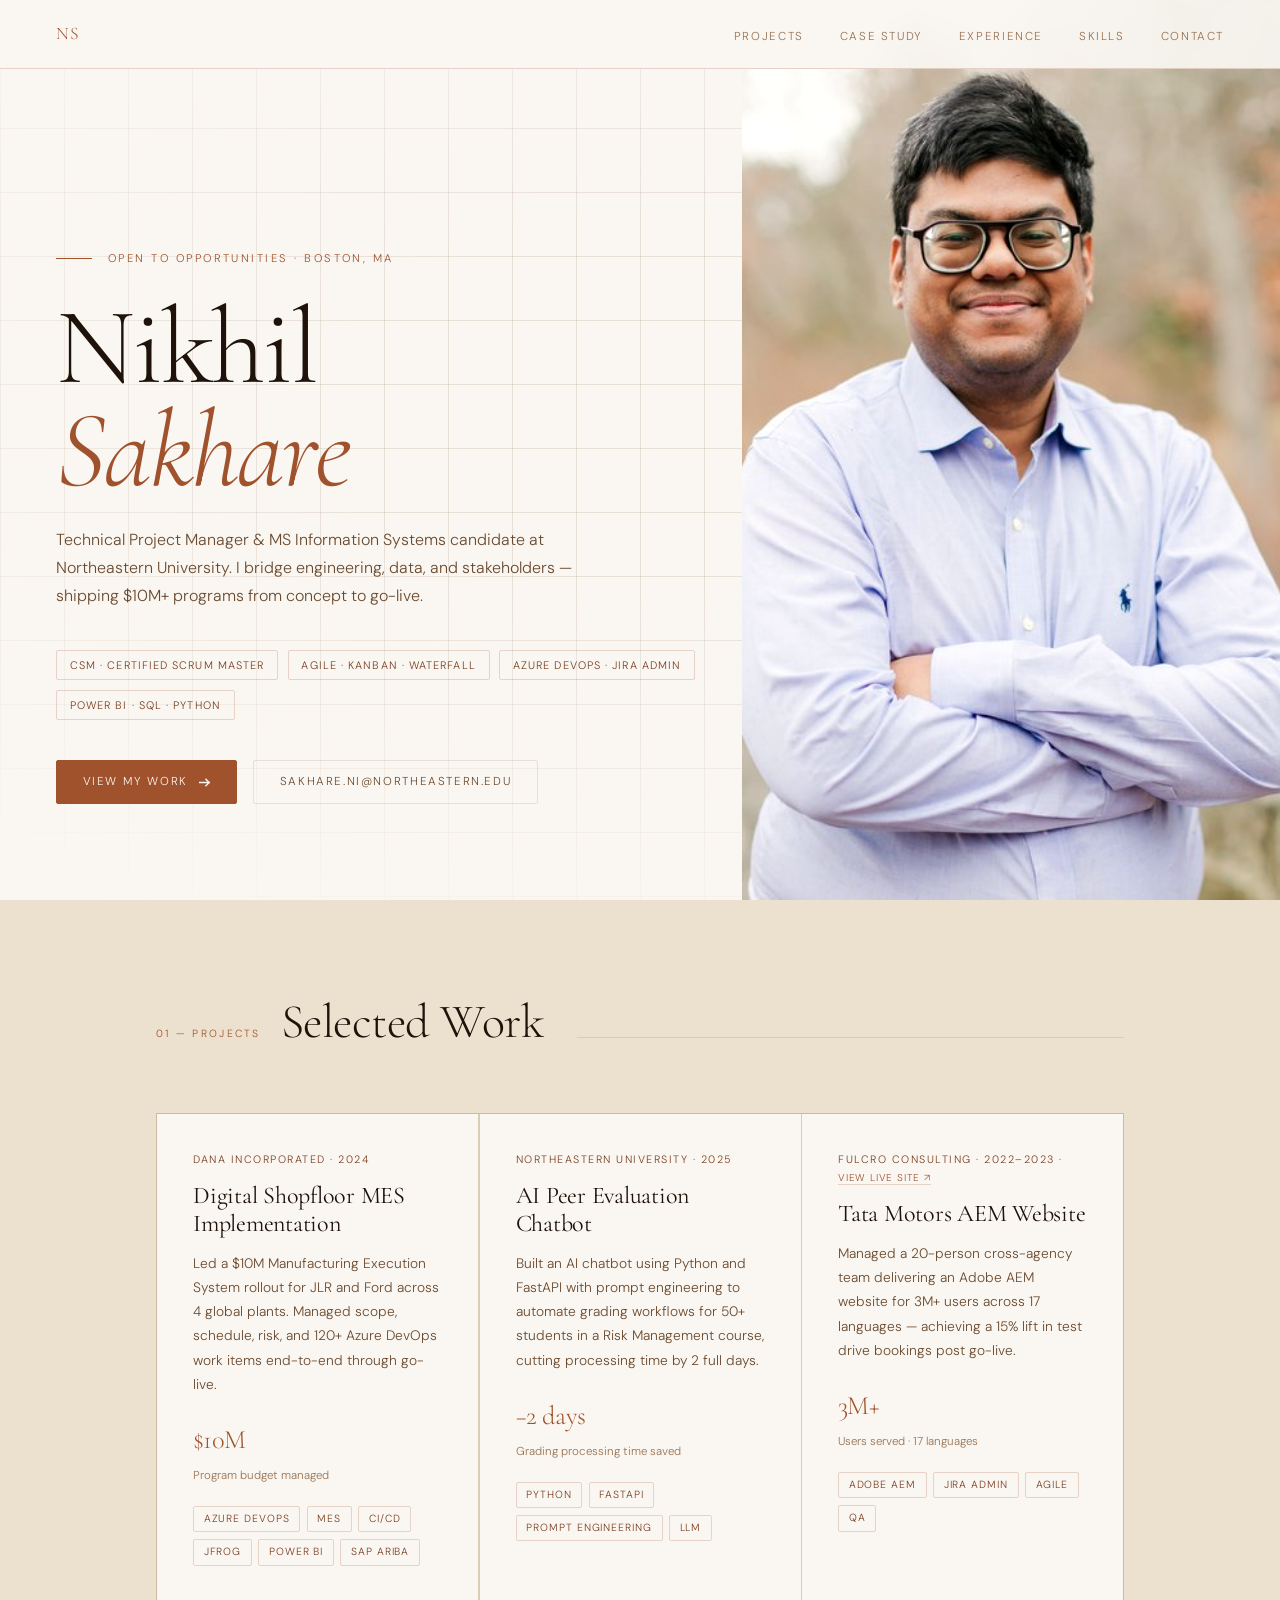
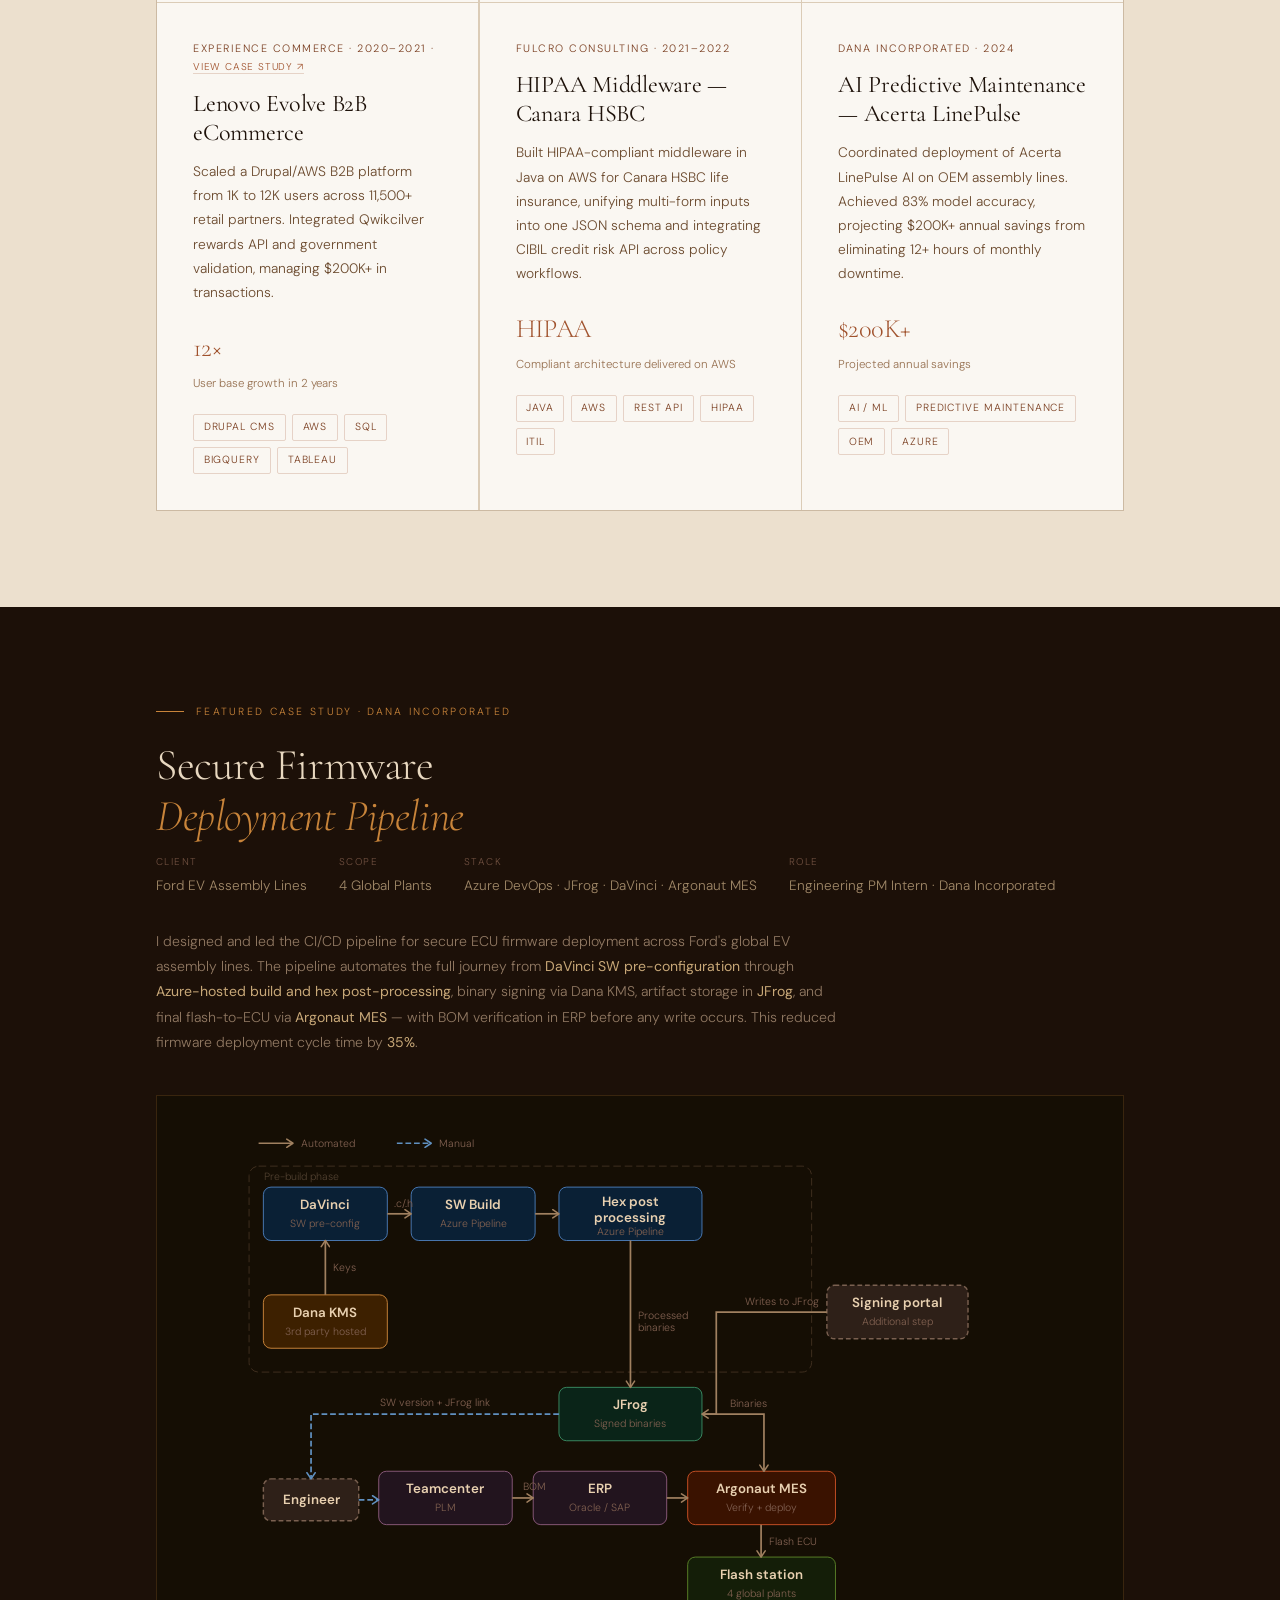
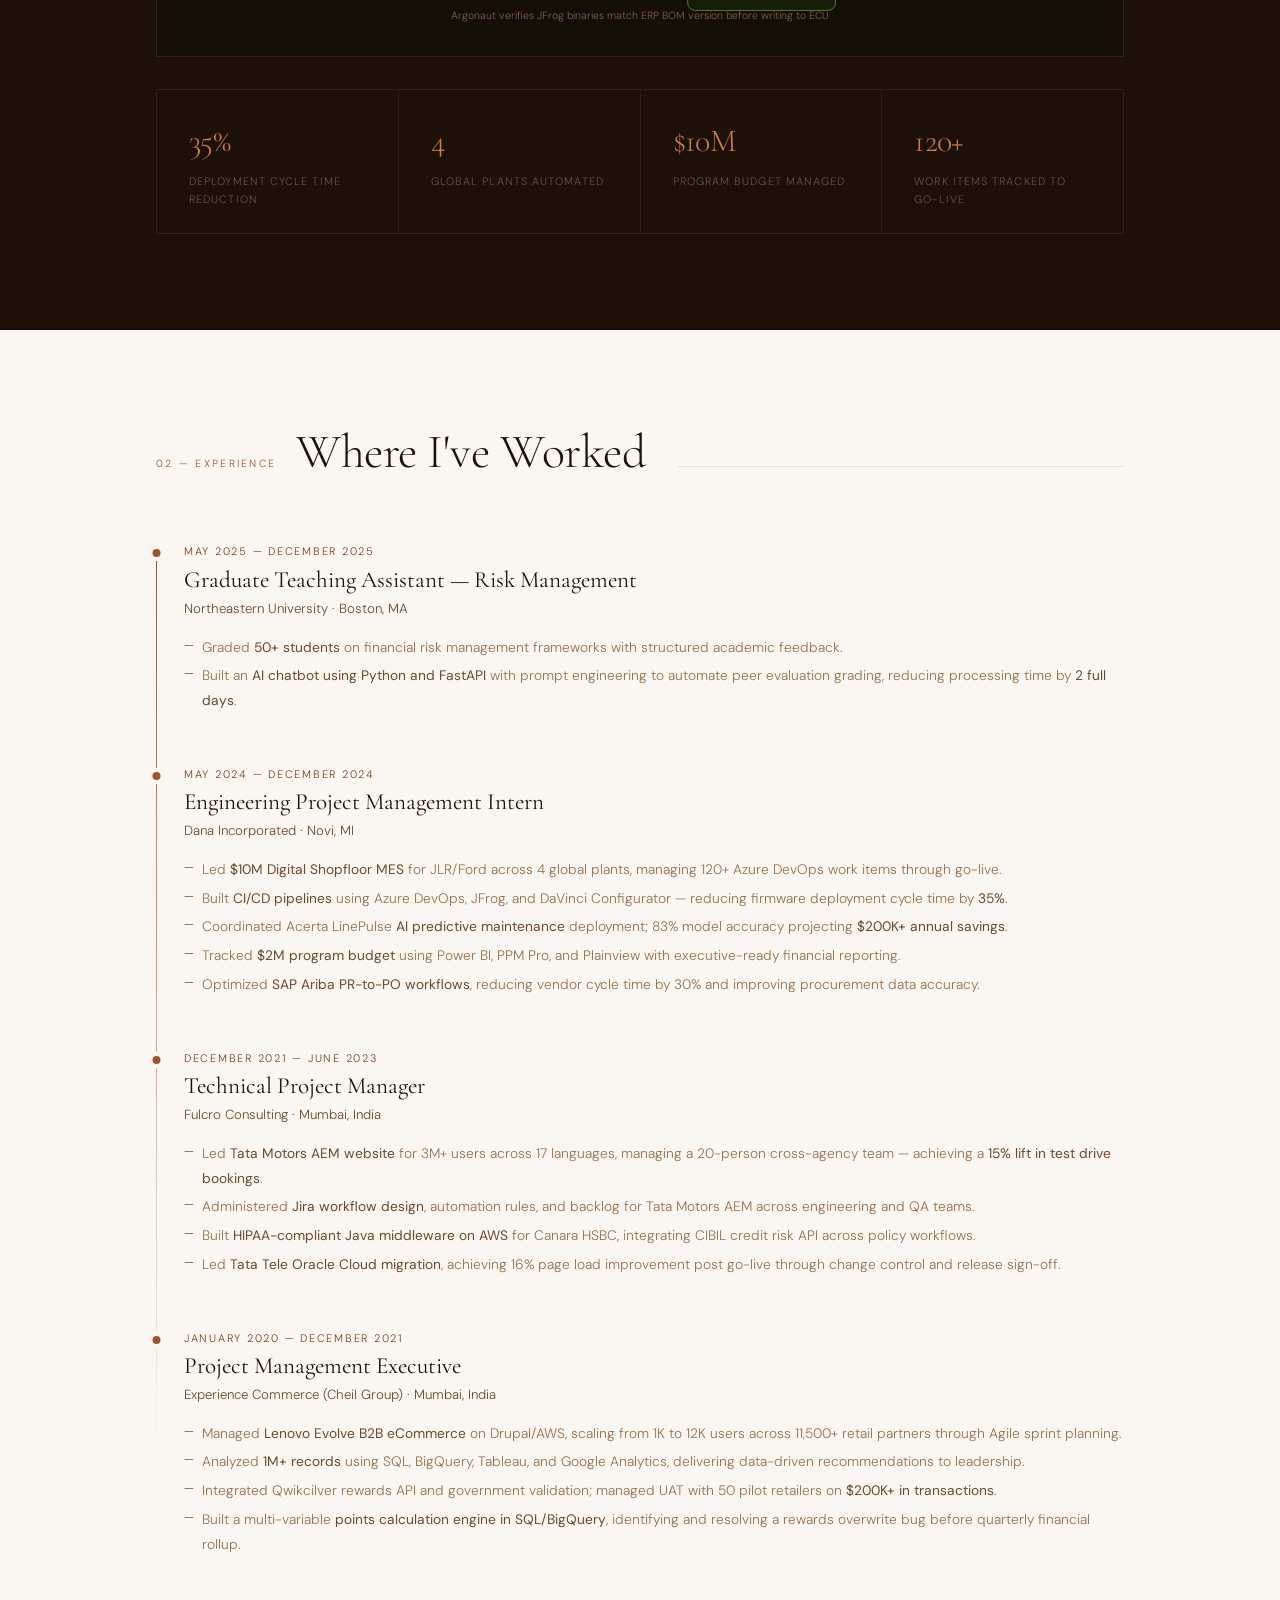
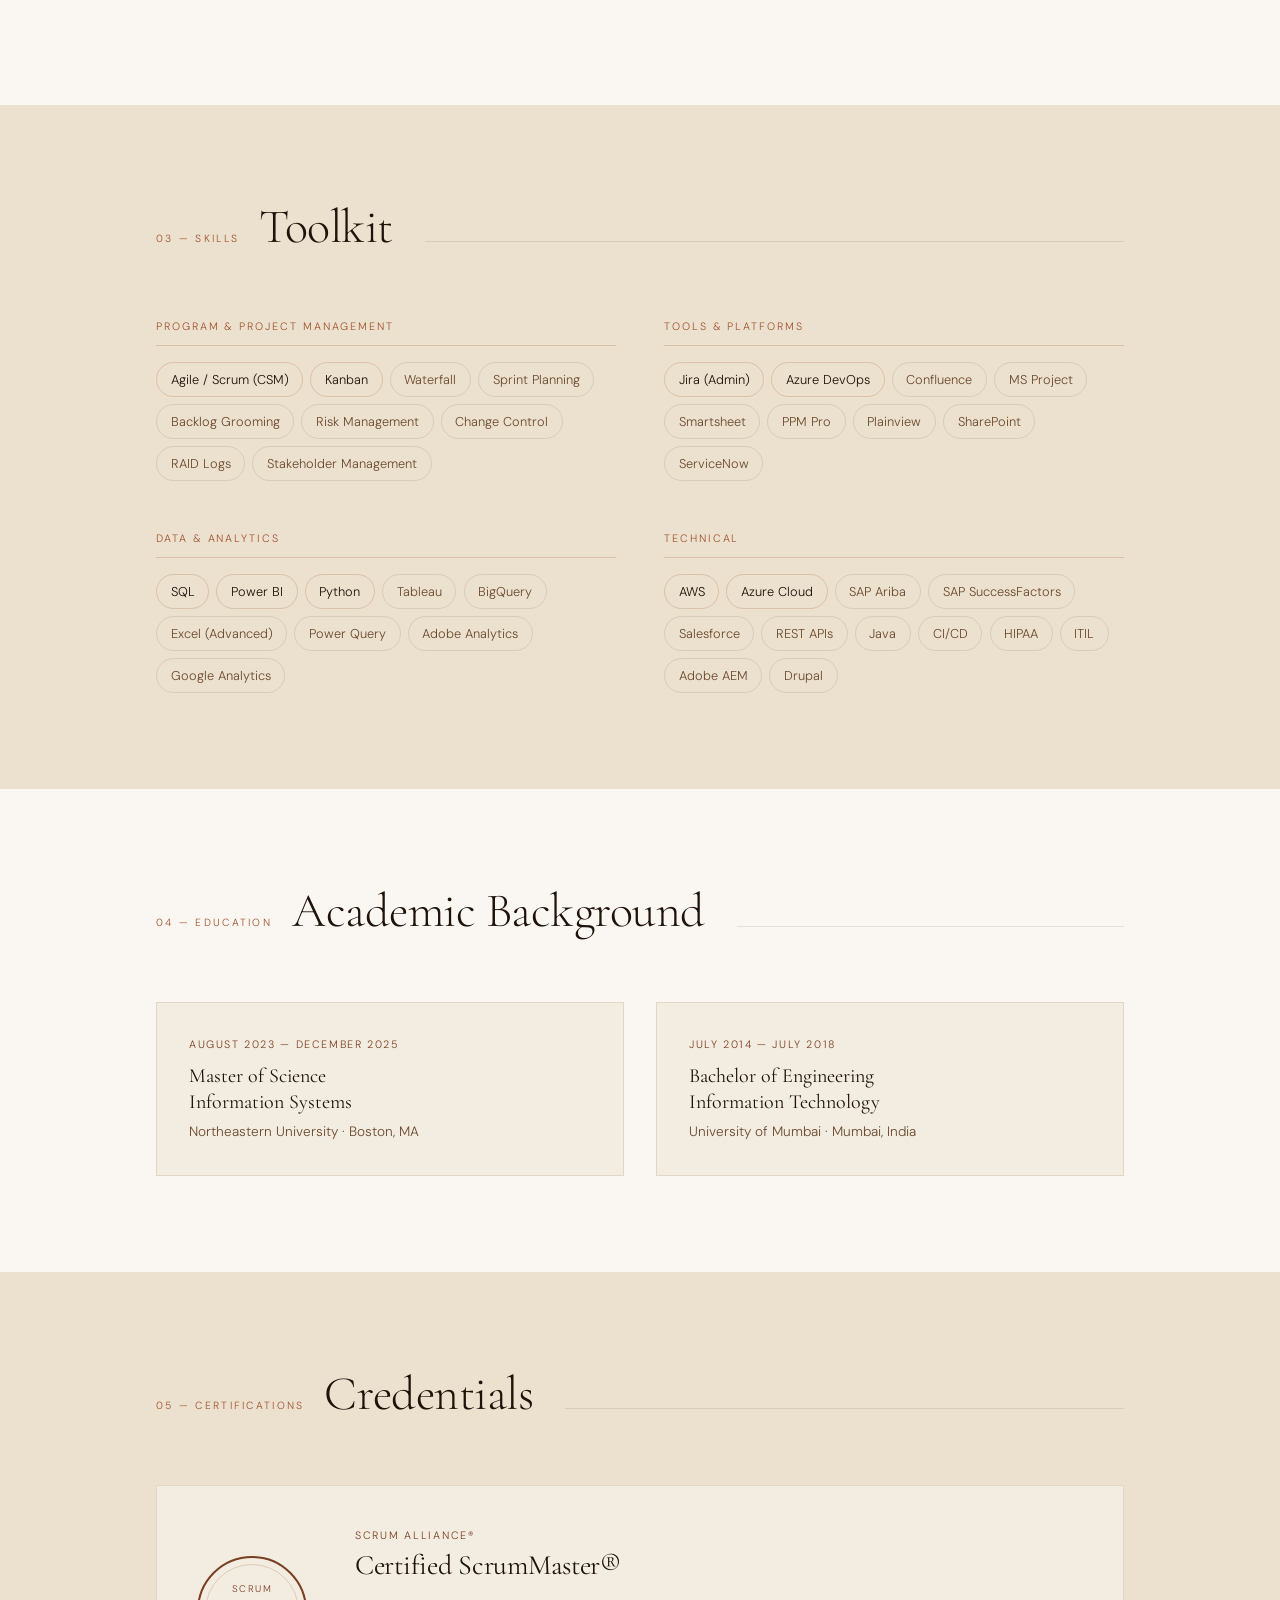
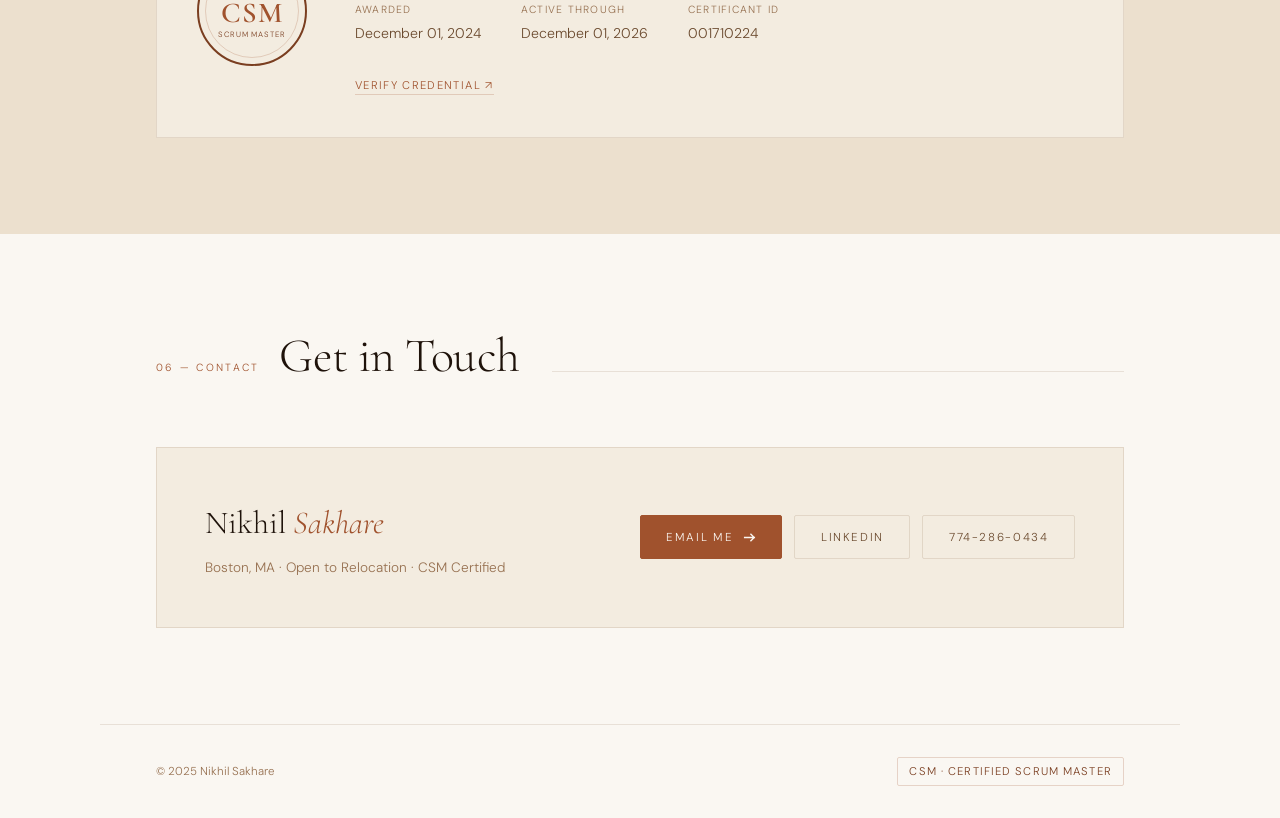
==== commit e085aadd: "Update index.html" ====
--- a/index.html
+++ b/index.html
@@ -33,9 +33,9 @@
 
     /* HERO */
     #hero { min-height: 100vh; display: flex; flex-direction: column; justify-content: flex-end; padding: 0 3.5rem 6rem; position: relative; overflow: hidden; }
-    .hero-inner { display: flex; align-items: flex-end; justify-content: space-between; gap: 4rem; position: relative; z-index: 1; }
-    .hero-photo { flex-shrink: 0; width: 260px; height: 340px; object-fit: cover; object-position: center top; filter: sepia(8%) contrast(1.02) saturate(0.95); border: 0.5px solid var(--border); }
-    .hero-content { flex: 1; max-width: 700px; position: static; z-index: auto; }
+    .hero-photo-panel { position: absolute; top: 0; right: 0; width: 42%; height: 100%; overflow: hidden; }
+    .hero-photo { width: 100%; height: 100%; object-fit: cover; object-position: center 12%; display: block; filter: sepia(6%) contrast(1.03); }
+    .hero-content { position: relative; z-index: 1; max-width: 52%; }
     .hero-grid { position: absolute; inset: 0; background-image: linear-gradient(var(--border-dim) 1px, transparent 1px), linear-gradient(90deg, var(--border-dim) 1px, transparent 1px); background-size: 64px 64px; mask-image: radial-gradient(ellipse 80% 65% at 50% 45%, black 30%, transparent 100%); }
     .hero-bg-text { position: absolute; right: 2.5rem; bottom: 2rem; font-family: var(--serif); font-size: clamp(7rem, 20vw, 18rem); font-weight: 300; line-height: 0.85; letter-spacing: -0.02em; color: transparent; -webkit-text-stroke: 1px rgba(160,82,45,0.14); user-select: none; pointer-events: none; }
     .hero-content { position: relative; z-index: 1; max-width: 820px; }
@@ -129,8 +129,9 @@
       .sw { padding: 4rem 1.5rem; }
       .sw-dark .swi { padding: 4rem 1.5rem; }
       .hero-bg-text { font-size: 35vw; right: 0; }
-      .hero-inner { flex-direction: column-reverse; align-items: flex-start; gap: 2rem; }
-      .hero-photo { width: 160px; height: 200px; }
+      .hero-photo-panel { position: absolute; top: 0; right: 0; width: 42%; height: 100%; overflow: hidden; }
+    .hero-photo { width: 100%; height: 100%; object-fit: cover; object-position: center 12%; display: block; filter: sepia(6%) contrast(1.03); }
+    .hero-content { position: relative; z-index: 1; max-width: 52%; }
       .skills-grid { grid-template-columns: 1fr; }
       .edu-grid { grid-template-columns: 1fr; }
       footer { flex-direction: column; gap: 1rem; text-align: center; }
@@ -203,6 +204,9 @@
 <section id="hero">
   <div class="hero-grid"></div>
   <div class="hero-bg-text">PM</div>
+  <div class="hero-photo-panel">
+    <img src="[data-uri]" alt="Nikhil Sakhare" class="hero-photo" />
+  </div>
   <div class="hero-content">
     <div class="hero-eyebrow">Open to Opportunities · Boston, MA</div>
     <h1>Nikhil<br /><em>Sakhare</em></h1>
@@ -223,8 +227,6 @@
       </a>
       <a href="mailto:sakhare.ni@northeastern.edu" class="btn btn-ghost">sakhare.ni@northeastern.edu</a>
     </div>
-  </div>
-  <img src="[data-uri]" alt="Nikhil Sakhare" class="hero-photo" />
   </div>
 </section>
 
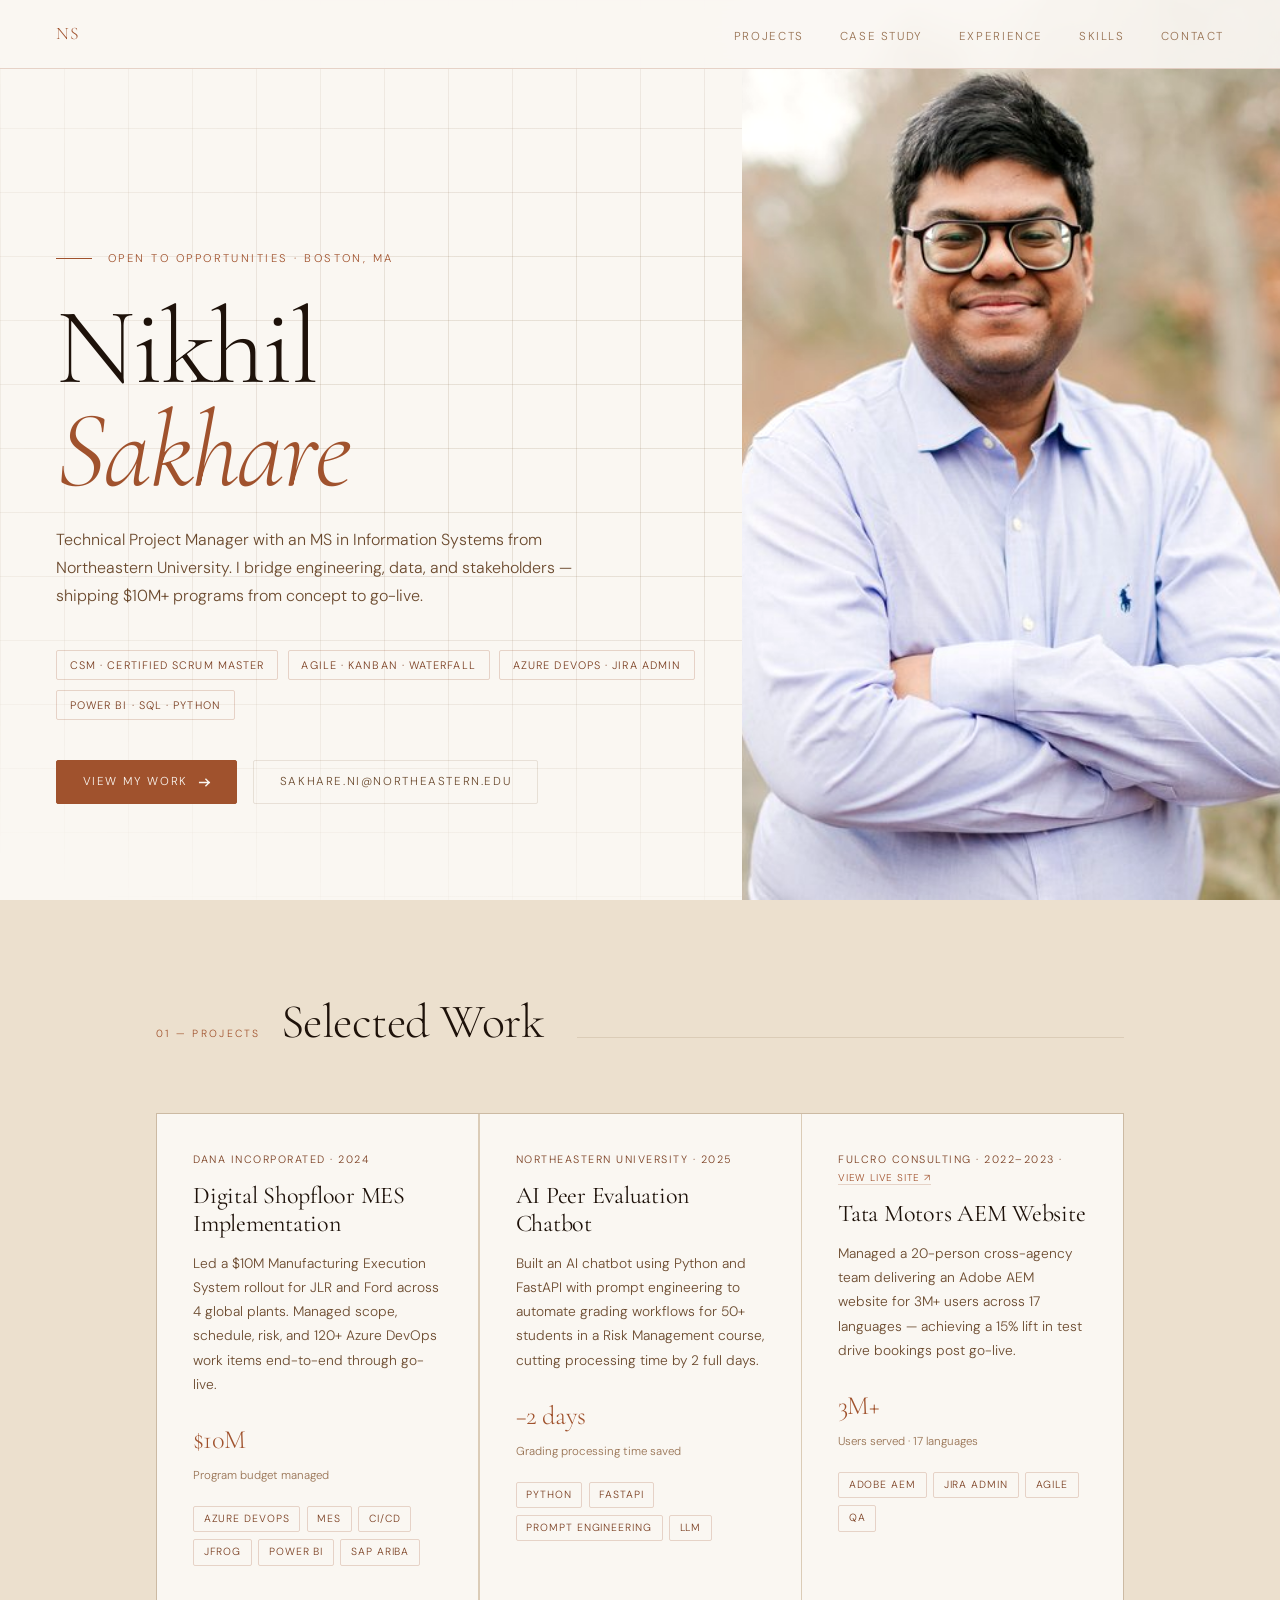
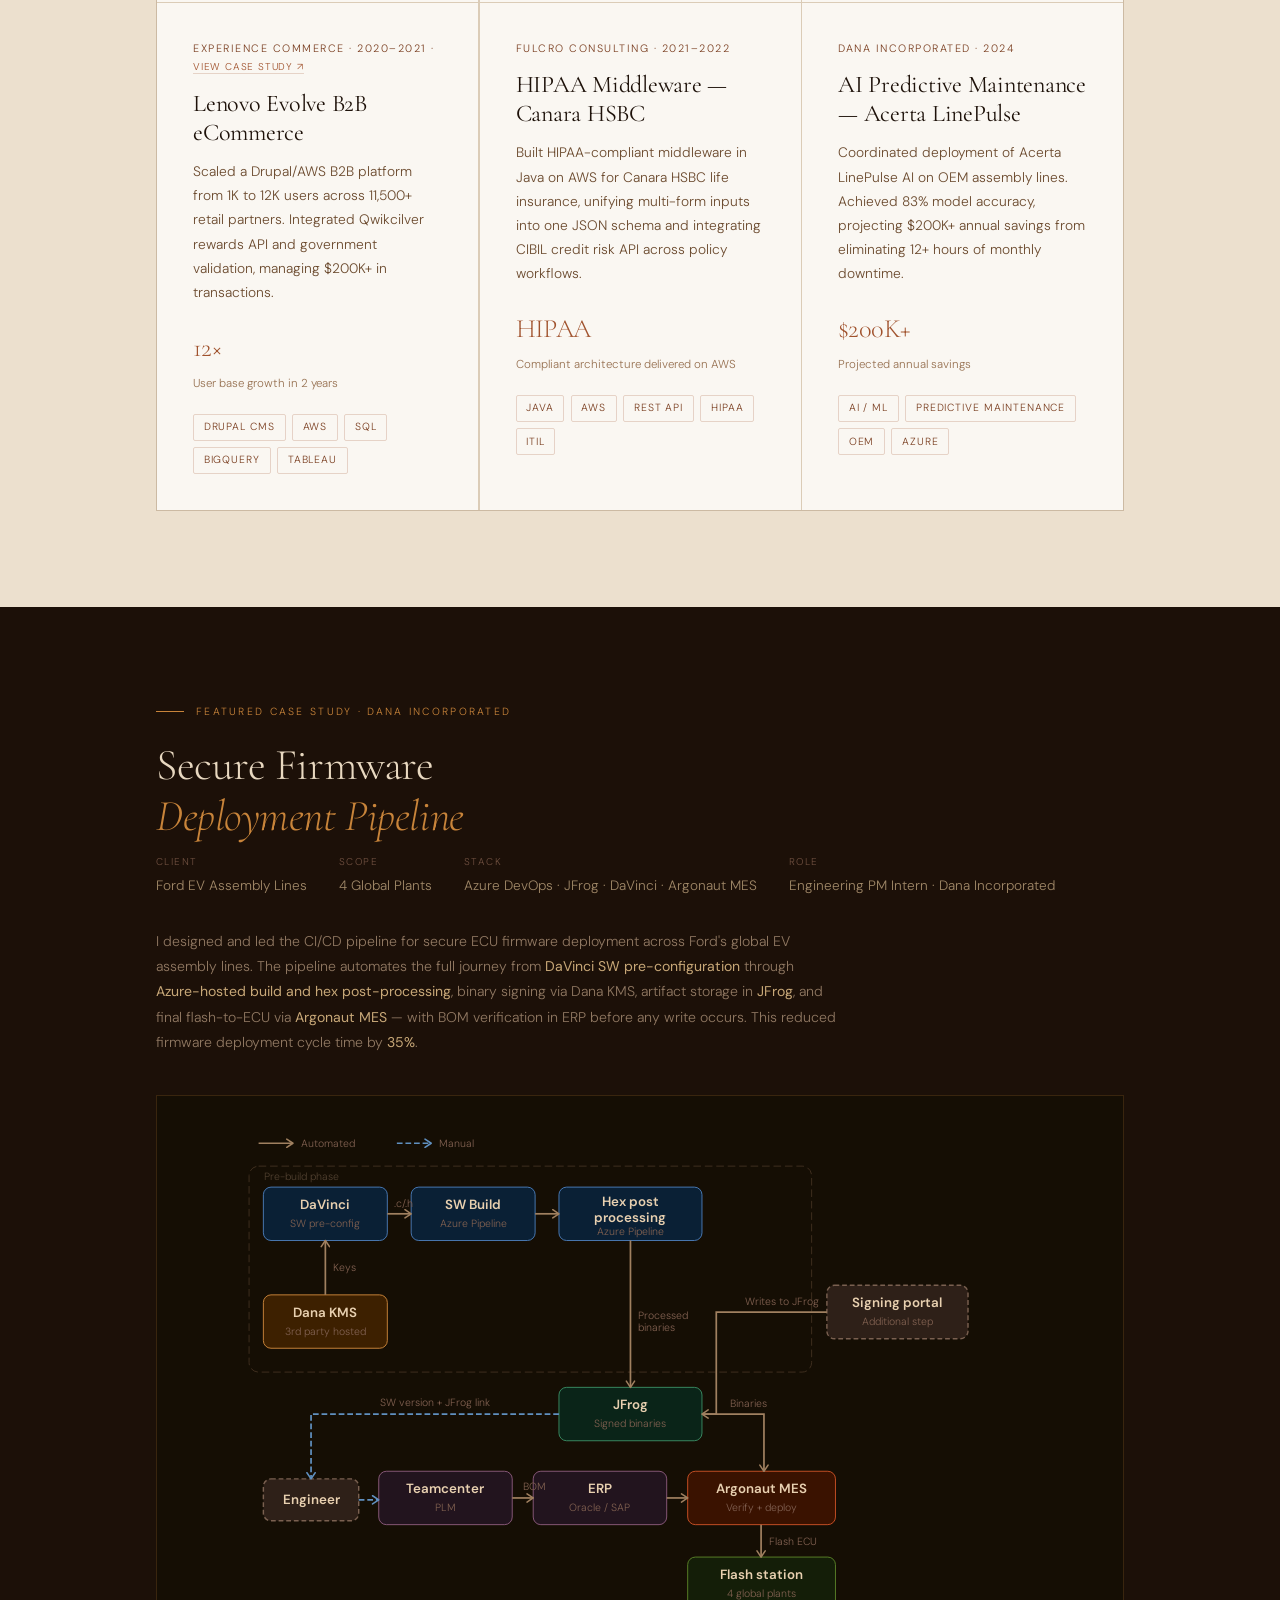
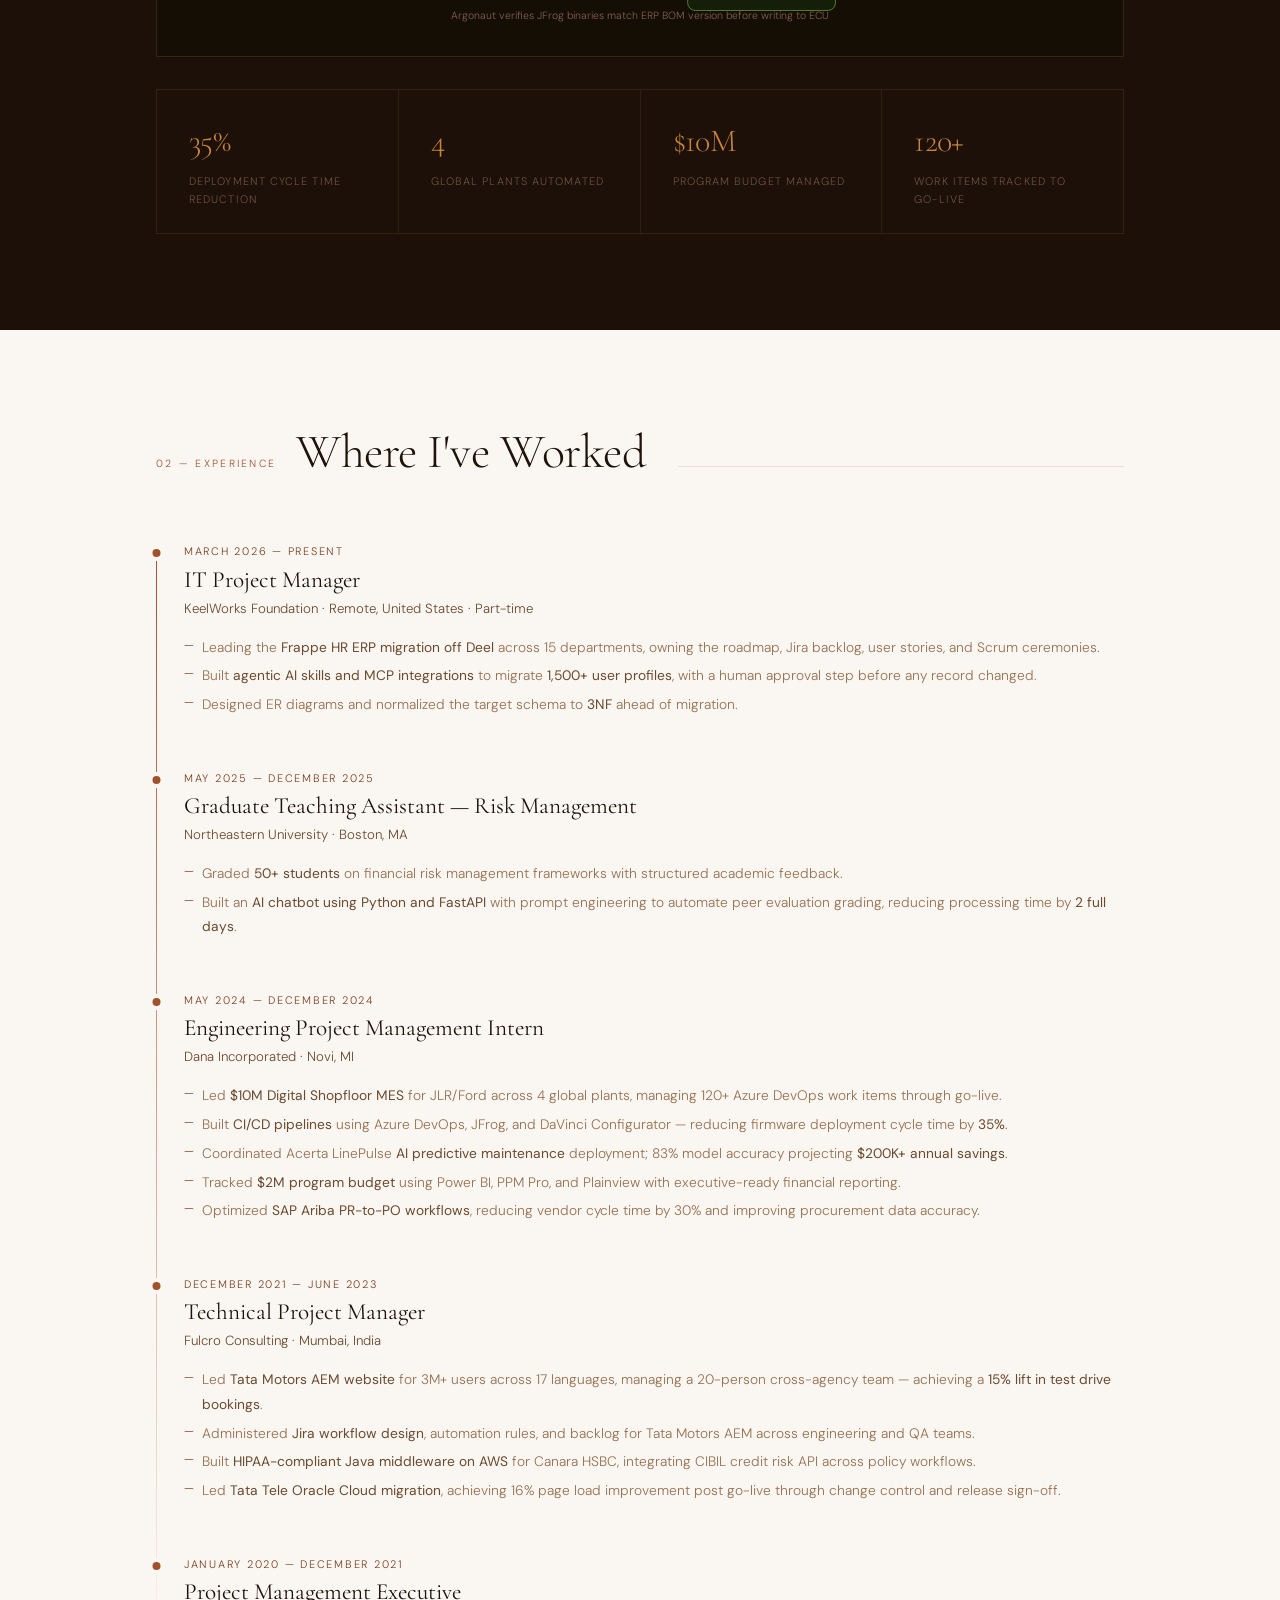
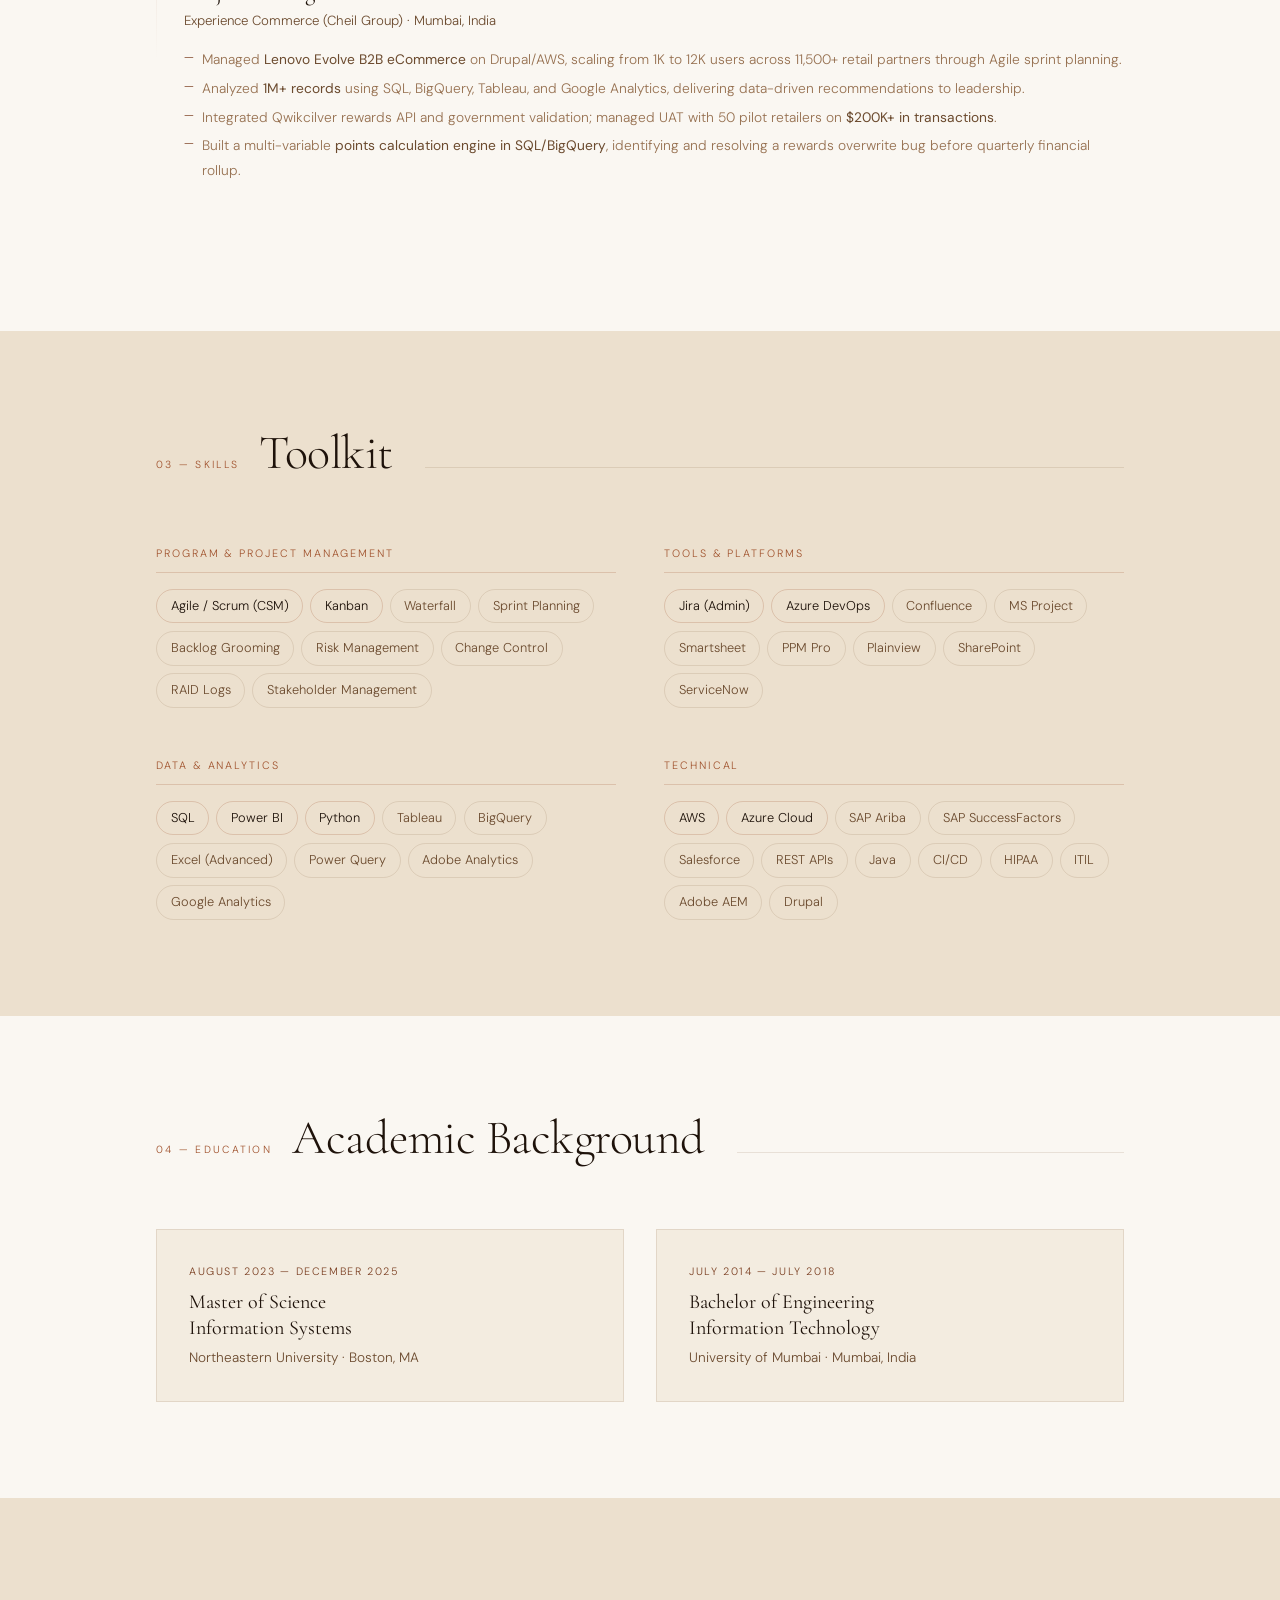
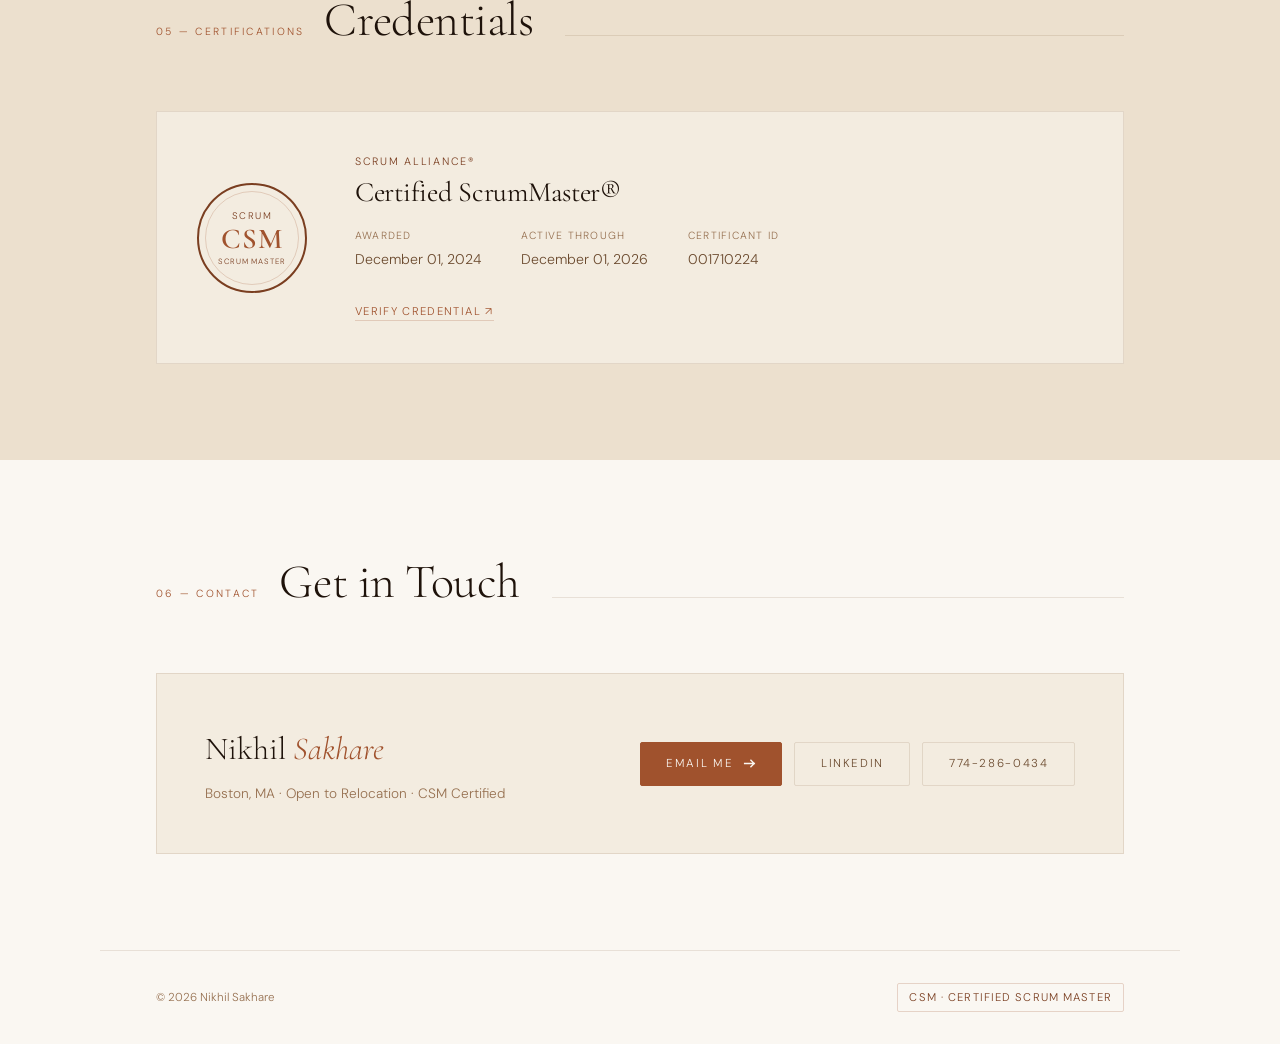
==== commit 844224bc: "Refresh portfolio content for 2026 - Add current role: IT Project Manager at KeelWorks Foundation (M" ====
--- a/index.html
+++ b/index.html
@@ -211,7 +211,7 @@
     <div class="hero-eyebrow">Open to Opportunities · Boston, MA</div>
     <h1>Nikhil<br /><em>Sakhare</em></h1>
     <p class="hero-bio">
-      Technical Project Manager &amp; MS Information Systems candidate at Northeastern University.
+      Technical Project Manager with an MS in Information Systems from Northeastern University.
       I bridge engineering, data, and stakeholders — shipping $10M+ programs from concept to go-live.
     </p>
     <div class="hero-badges">
@@ -520,6 +520,18 @@
 
     <div class="tl-item fi">
       <div class="tl-dot"></div>
+      <div class="tl-period">March 2026 — Present</div>
+      <div class="tl-role">IT Project Manager</div>
+      <div class="tl-company">KeelWorks Foundation · Remote, United States · Part-time</div>
+      <ul class="tl-bullets">
+        <li>Leading the <span class="tl-hl">Frappe HR ERP migration off Deel</span> across 15 departments, owning the roadmap, Jira backlog, user stories, and Scrum ceremonies.</li>
+        <li>Built <span class="tl-hl">agentic AI skills and MCP integrations</span> to migrate <span class="tl-hl">1,500+ user profiles</span>, with a human approval step before any record changed.</li>
+        <li>Designed ER diagrams and normalized the target schema to <span class="tl-hl">3NF</span> ahead of migration.</li>
+      </ul>
+    </div>
+
+    <div class="tl-item fi">
+      <div class="tl-dot"></div>
       <div class="tl-period">May 2025 — December 2025</div>
       <div class="tl-role">Graduate Teaching Assistant — Risk Management</div>
       <div class="tl-company">Northeastern University · Boston, MA</div>
@@ -703,7 +715,7 @@
 
 <!-- FOOTER -->
 <footer>
-  <span class="footer-copy">© 2025 Nikhil Sakhare</span>
+  <span class="footer-copy">© 2026 Nikhil Sakhare</span>
   <span class="footer-cert">CSM · Certified Scrum Master</span>
 </footer>
 
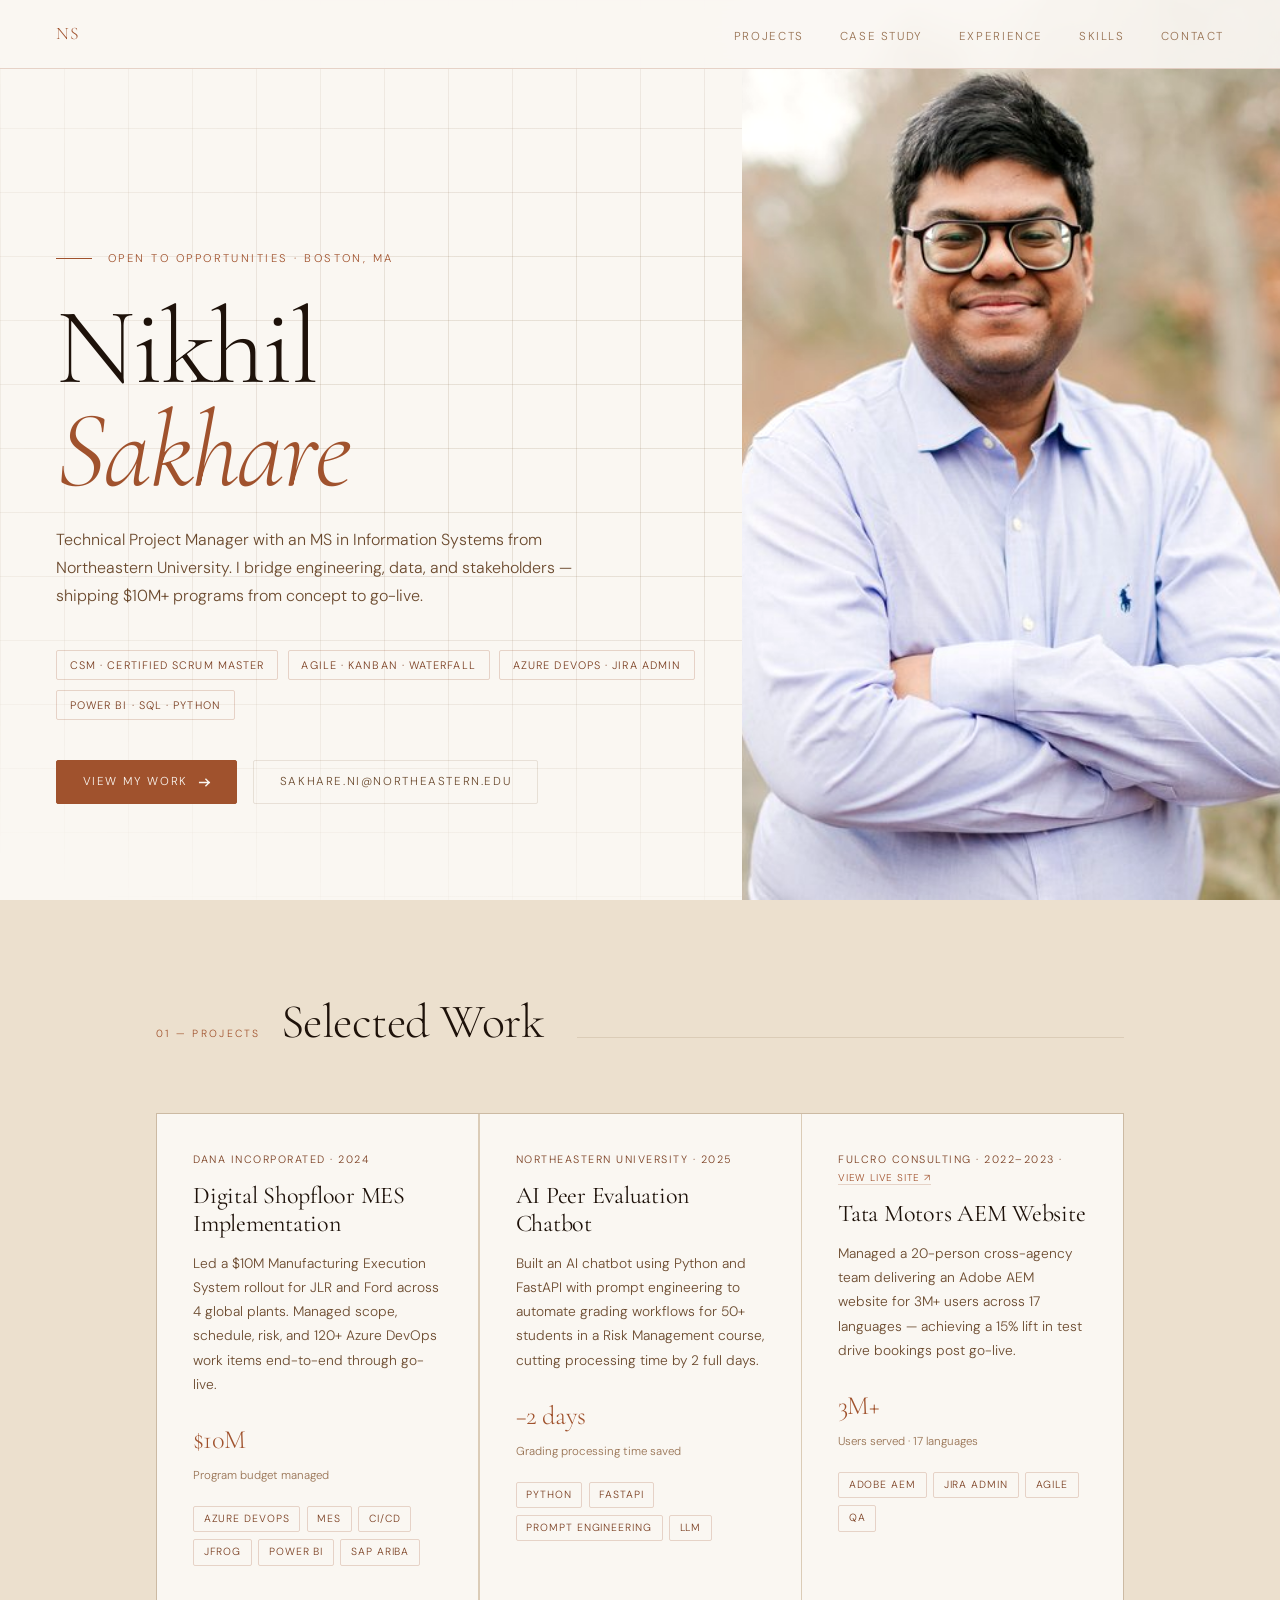
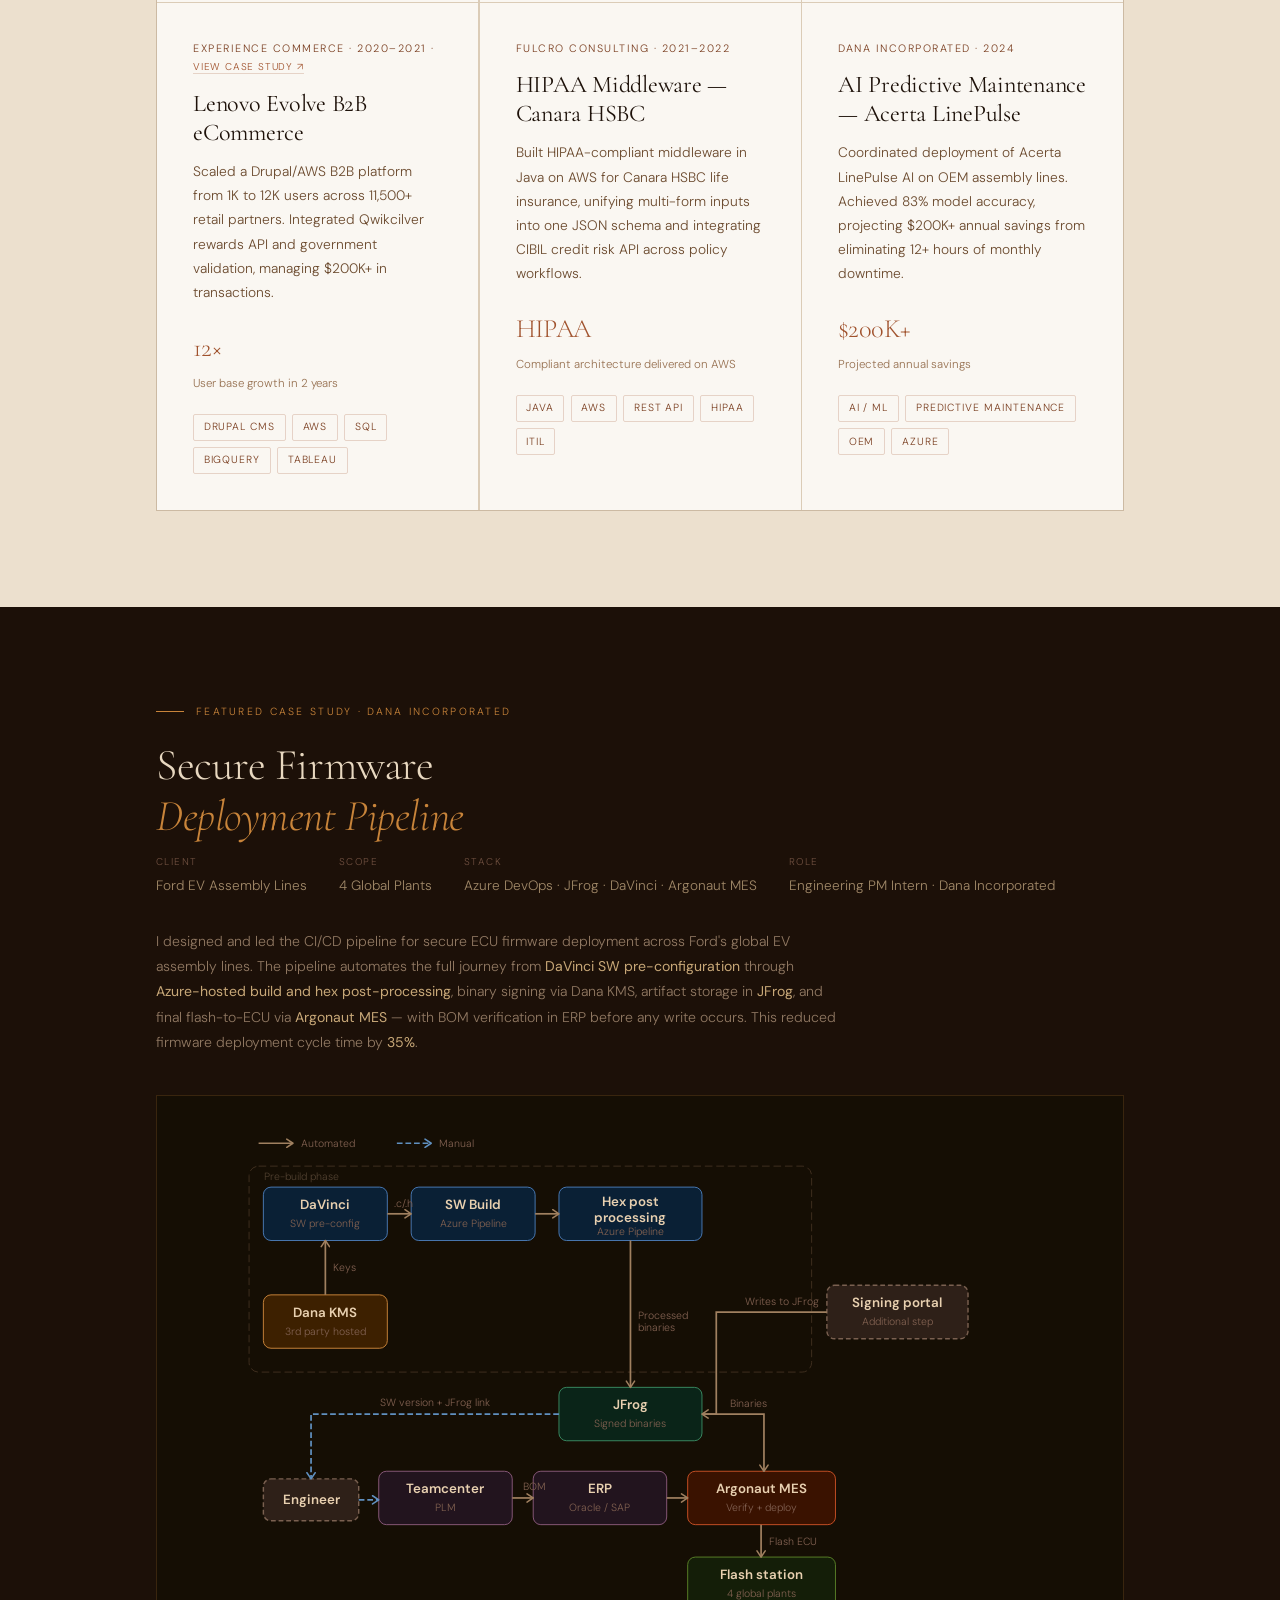
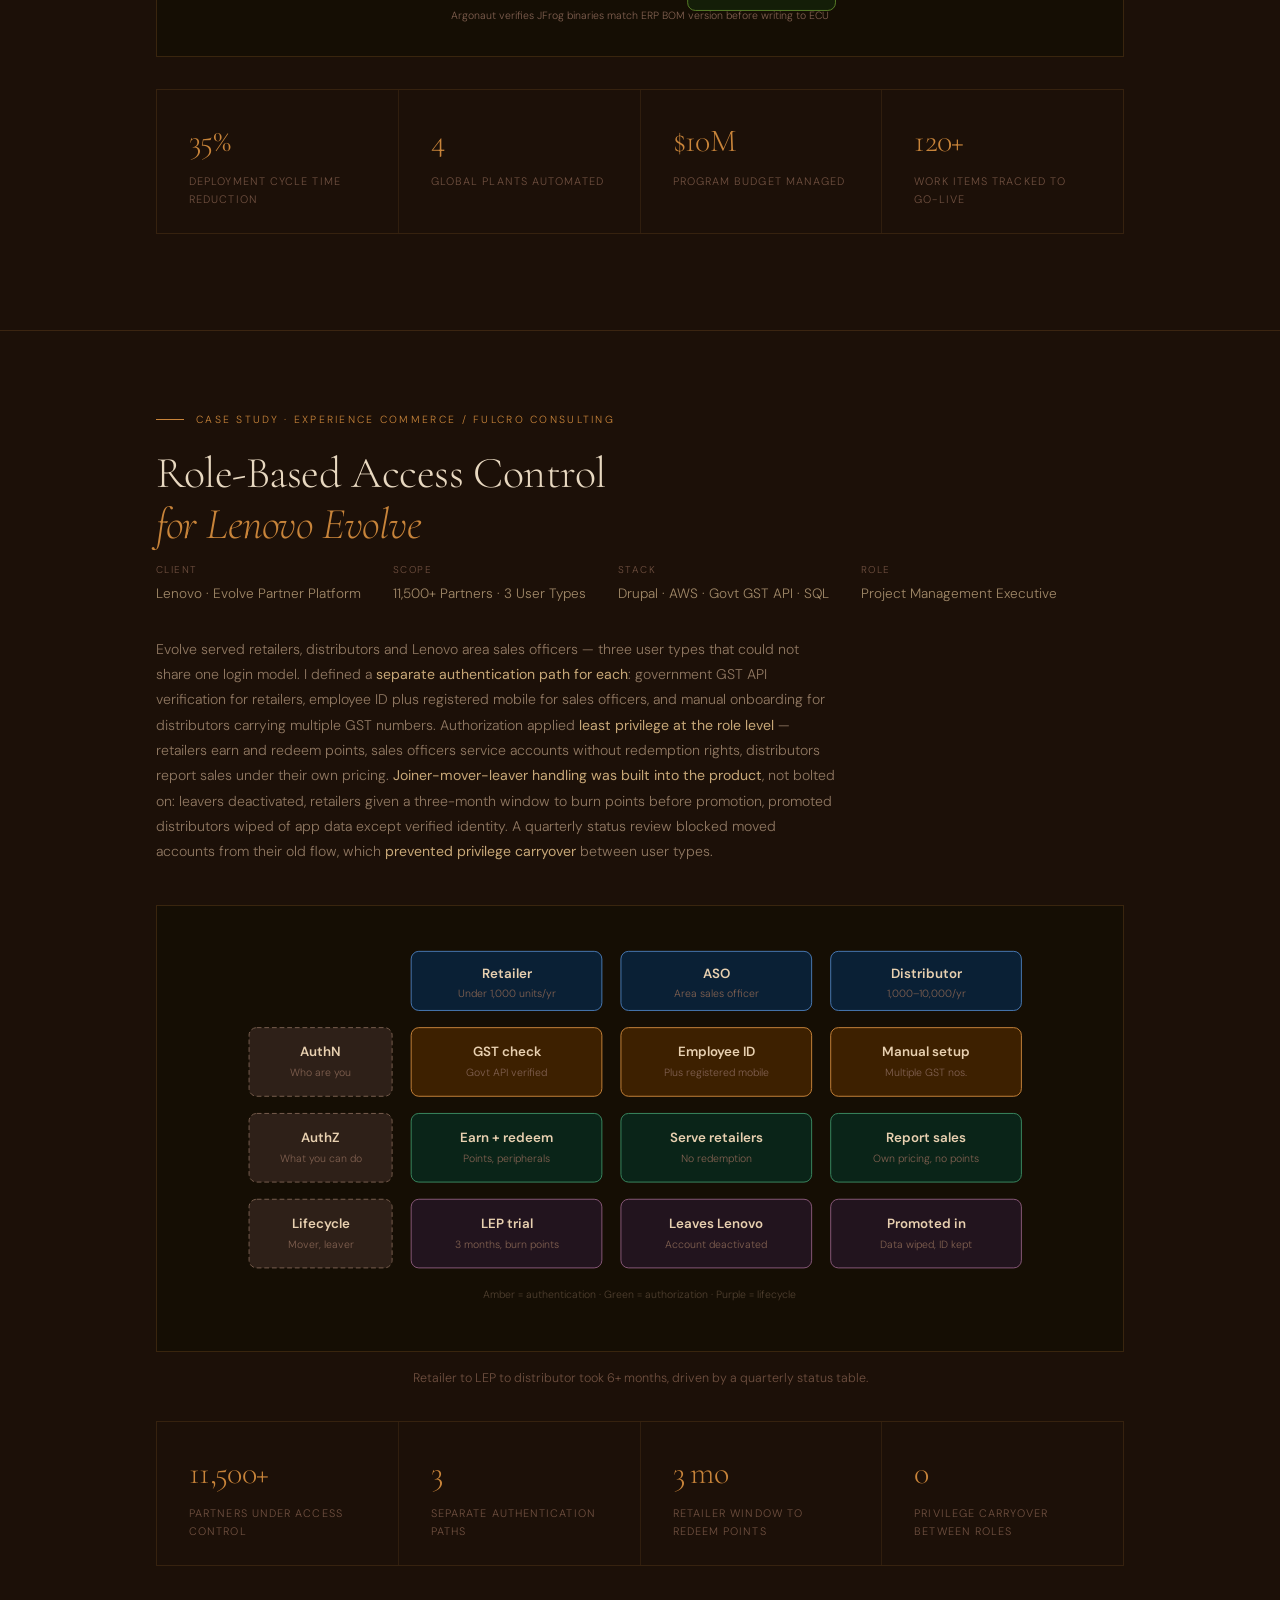
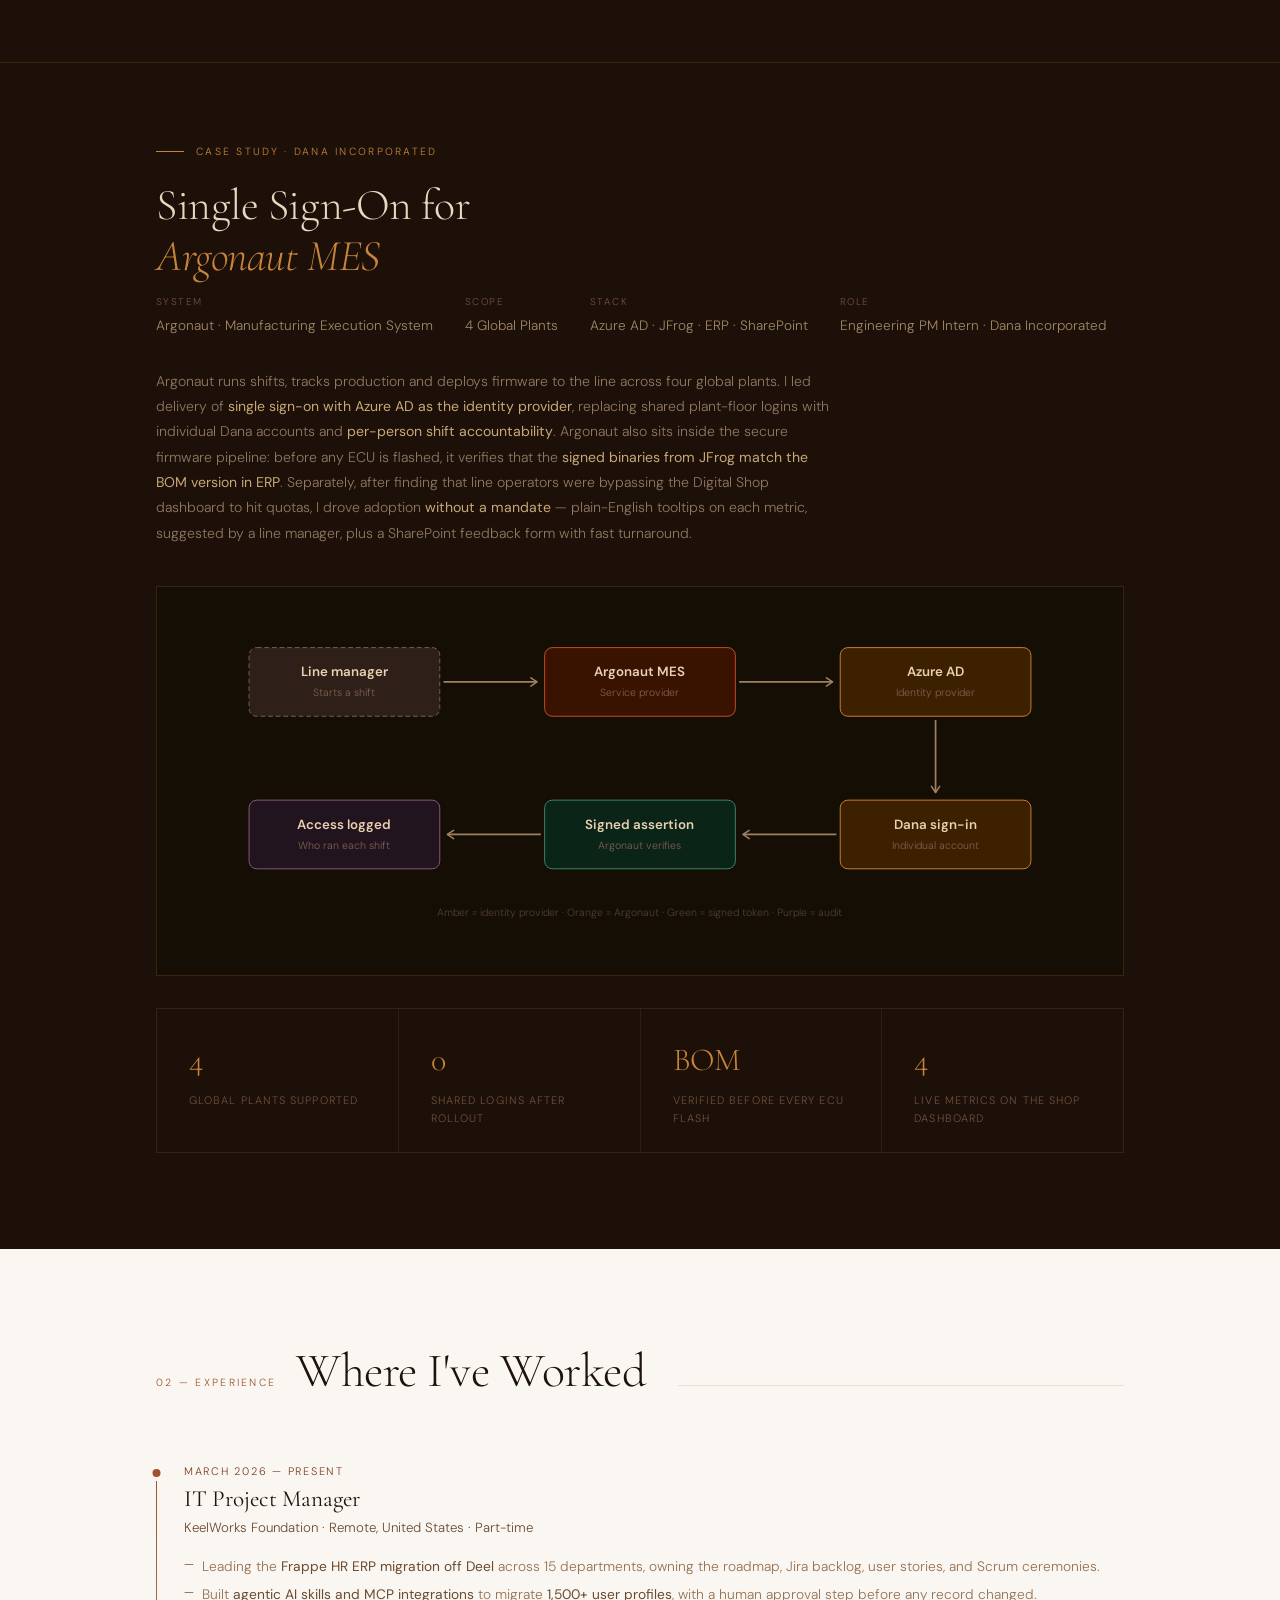
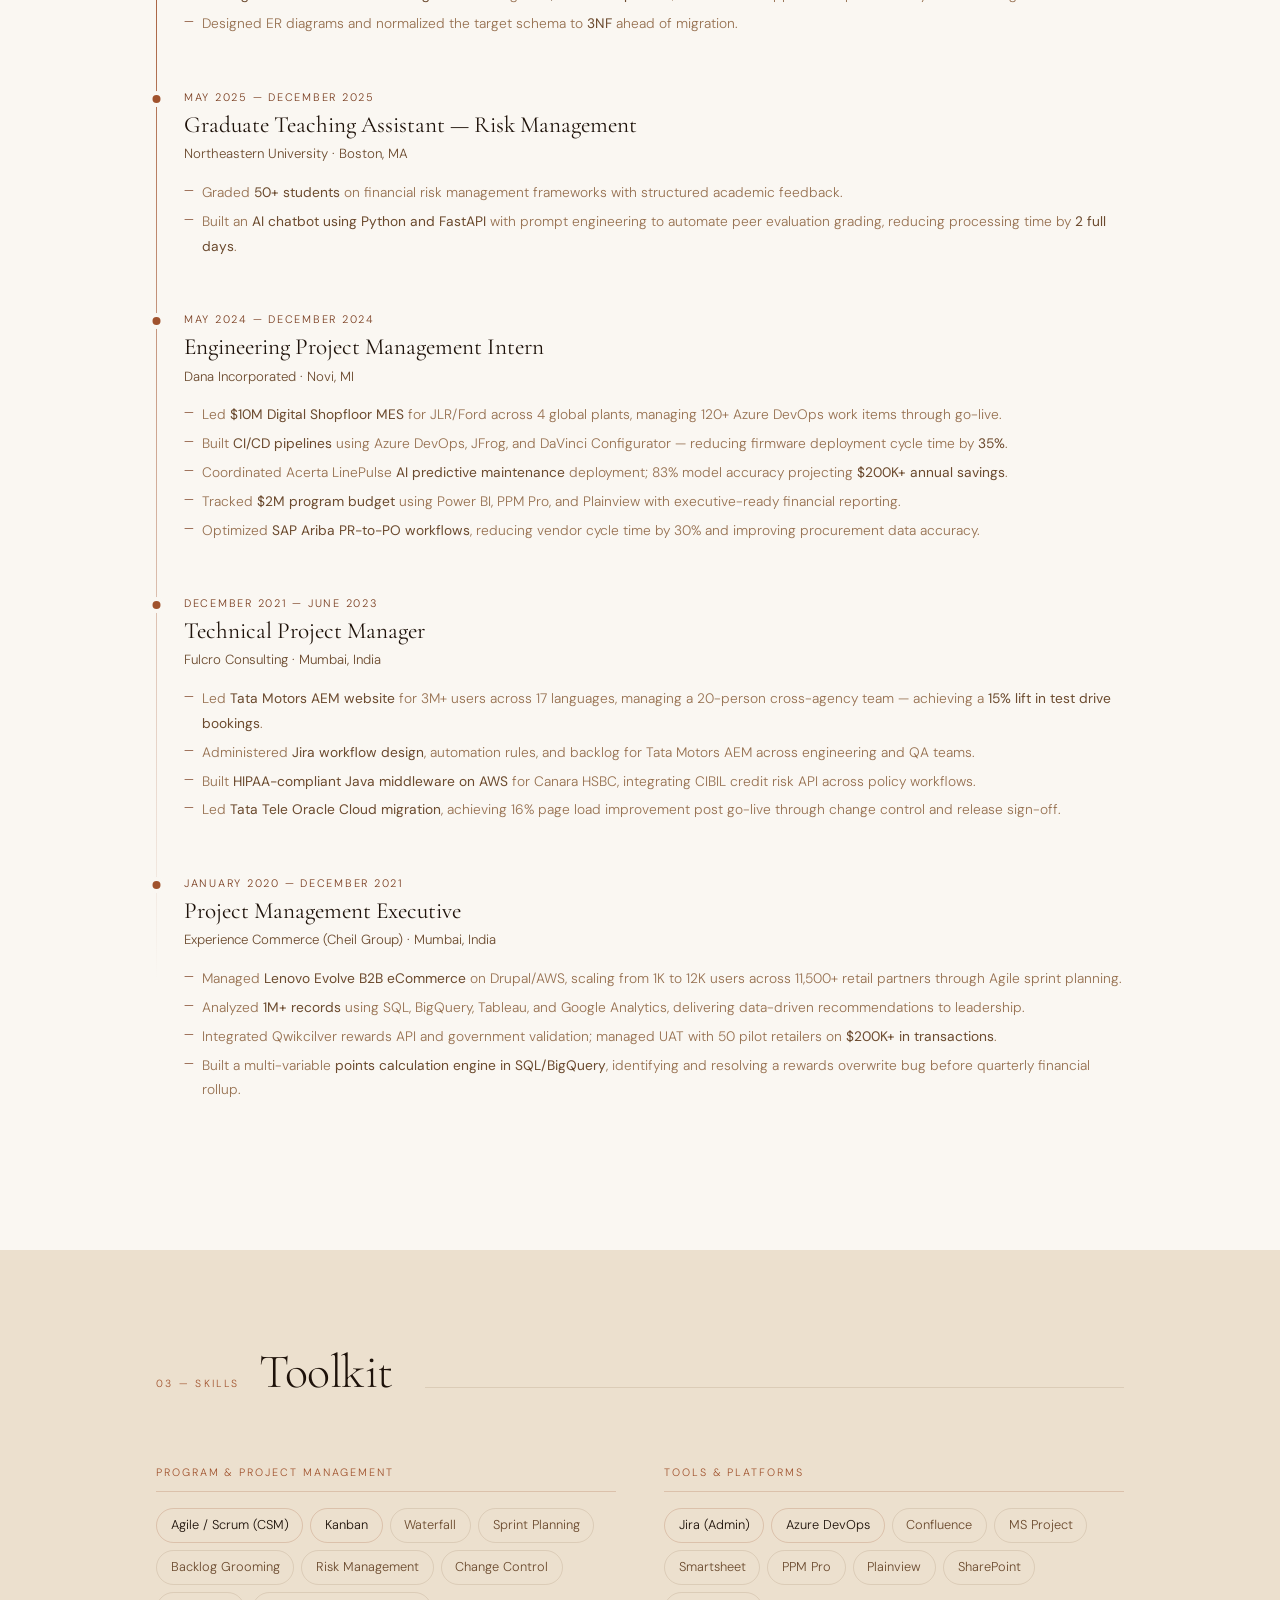
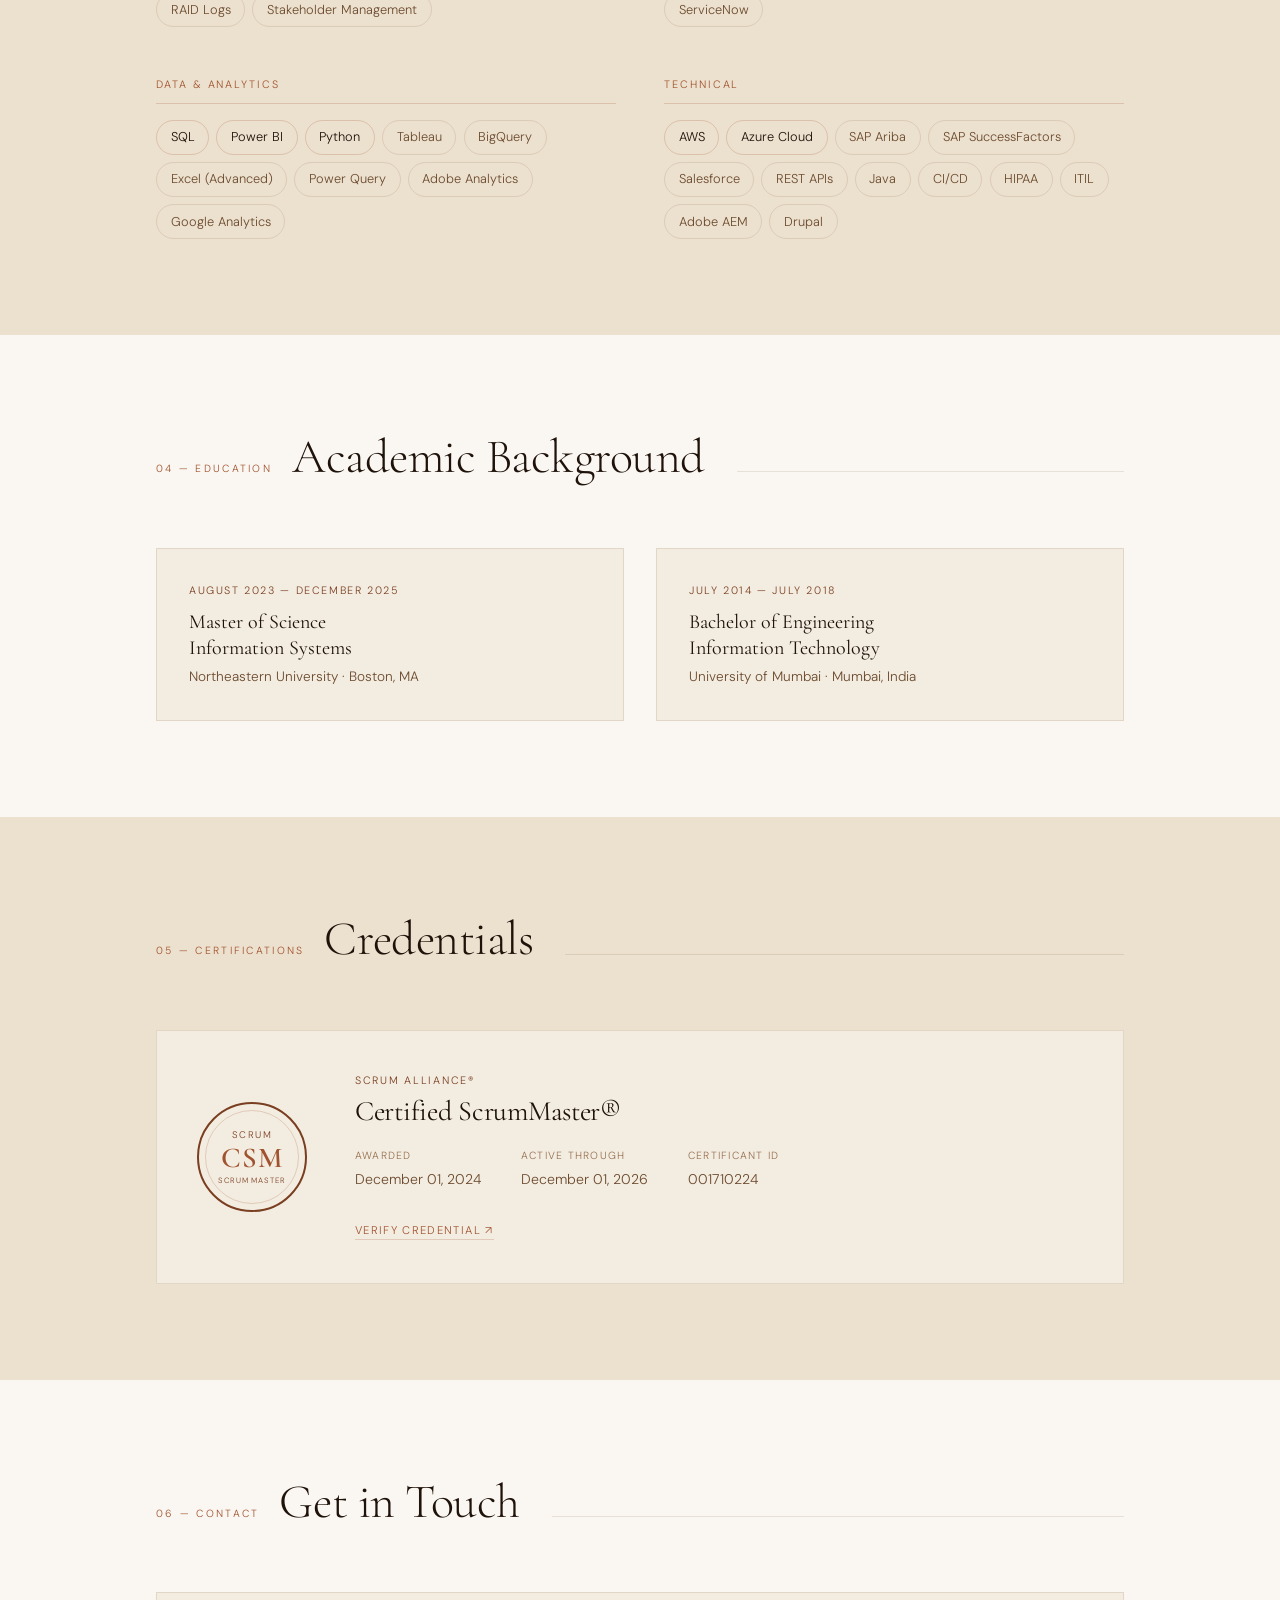
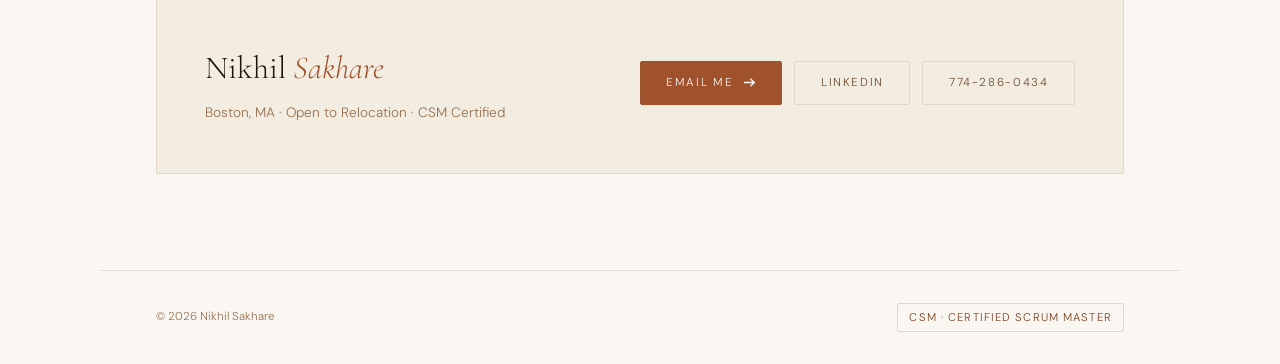
==== commit bd4d89c6: "Add two case studies after the CI/CD pipeline - Role-Based Access Control for Lenovo Evolve (Experie" ====
--- a/index.html
+++ b/index.html
@@ -160,6 +160,8 @@
 
     /* FEATURED CASE STUDY */
     .featured-wrap { background: #1c1008; }
+    .featured-wrap + .featured-wrap { border-top: 0.5px solid rgba(200,132,58,0.18); }
+    .featured-wrap + .featured-wrap .featured-inner { padding-top: 5rem; }
     .featured-inner { max-width: var(--max); margin: 0 auto; padding: 6rem 3.5rem; }
     .featured-header { margin-bottom: 1rem; }
     .featured-kicker { font-size: 0.65rem; letter-spacing: 0.22em; text-transform: uppercase; color: #c8843a; margin-bottom: 1.25rem; display: flex; align-items: center; gap: 0.75rem; }
@@ -174,6 +176,7 @@
     .featured-body strong { color: #c8a878; font-weight: 400; }
     .featured-diagram { background: #150e04; border: 0.5px solid rgba(200,132,58,0.2); padding: 2rem 1.5rem; overflow-x: auto; }
     .featured-diagram svg { display: block; margin: 0 auto; }
+    .featured-caption { font-size: 0.78rem; color: #705040; text-align: center; margin-top: 1rem; line-height: 1.7; }
     .featured-stats { display: flex; flex-wrap: wrap; gap: 0; margin-top: 2rem; border: 0.5px solid rgba(200,132,58,0.15); }
     .fstat { flex: 1; min-width: 140px; padding: 1.5rem 2rem; border-right: 0.5px solid rgba(200,132,58,0.12); }
     .fstat:last-child { border-right: none; }
@@ -509,6 +512,238 @@
   </div>
 </div>
 
+<!-- CASE STUDY — LENOVO EVOLVE RBAC -->
+<div class="featured-wrap fi" id="rbac">
+  <div class="featured-inner">
+    <div class="featured-header fi">
+      <div class="featured-kicker">Case Study · Experience Commerce / Fulcro Consulting</div>
+      <h2 class="featured-title">Role-Based Access Control<br /><em>for Lenovo Evolve</em></h2>
+      <div class="featured-meta">
+        <div class="featured-meta-item">
+          <div class="featured-meta-label">Client</div>
+          <div class="featured-meta-val">Lenovo · Evolve Partner Platform</div>
+        </div>
+        <div class="featured-meta-item">
+          <div class="featured-meta-label">Scope</div>
+          <div class="featured-meta-val">11,500+ Partners · 3 User Types</div>
+        </div>
+        <div class="featured-meta-item">
+          <div class="featured-meta-label">Stack</div>
+          <div class="featured-meta-val">Drupal · AWS · Govt GST API · SQL</div>
+        </div>
+        <div class="featured-meta-item">
+          <div class="featured-meta-label">Role</div>
+          <div class="featured-meta-val">Project Management Executive</div>
+        </div>
+      </div>
+      <p class="featured-body">
+        Evolve served retailers, distributors and Lenovo area sales officers — three user types that could not
+        share one login model. I defined a <strong>separate authentication path for each</strong>: government
+        GST API verification for retailers, employee ID plus registered mobile for sales officers, and manual
+        onboarding for distributors carrying multiple GST numbers. Authorization applied
+        <strong>least privilege at the role level</strong> — retailers earn and redeem points, sales officers
+        service accounts without redemption rights, distributors report sales under their own pricing.
+        <strong>Joiner-mover-leaver handling was built into the product</strong>, not bolted on: leavers
+        deactivated, retailers given a three-month window to burn points before promotion, promoted
+        distributors wiped of app data except verified identity. A quarterly status review blocked moved
+        accounts from their old flow, which <strong>prevented privilege carryover</strong> between user types.
+      </p>
+    </div>
+    <div class="featured-diagram fi">
+
+<svg viewBox="0 0 860 400" xmlns="http://www.w3.org/2000/svg" style="max-width:820px;width:100%;" role="img" aria-label="Access control matrix: three user types by authentication, authorization and lifecycle">
+
+<!-- Column headers -->
+<rect x="190" y="14" width="200" height="62" rx="8" class="f-build" stroke-width="1"/>
+<text x="290" y="42" text-anchor="middle" class="f-lm">Retailer</text>
+<text x="290" y="62" text-anchor="middle" class="f-ls">Under 1,000 units/yr</text>
+
+<rect x="410" y="14" width="200" height="62" rx="8" class="f-build" stroke-width="1"/>
+<text x="510" y="42" text-anchor="middle" class="f-lm">ASO</text>
+<text x="510" y="62" text-anchor="middle" class="f-ls">Area sales officer</text>
+
+<rect x="630" y="14" width="200" height="62" rx="8" class="f-build" stroke-width="1"/>
+<text x="730" y="42" text-anchor="middle" class="f-lm">Distributor</text>
+<text x="730" y="62" text-anchor="middle" class="f-ls">1,000–10,000/yr</text>
+
+<!-- Row 1: AuthN -->
+<rect x="20" y="94" width="150" height="72" rx="8" class="f-gray" stroke-width="1"/>
+<text x="95" y="124" text-anchor="middle" class="f-lm">AuthN</text>
+<text x="95" y="145" text-anchor="middle" class="f-ls">Who are you</text>
+
+<rect x="190" y="94" width="200" height="72" rx="8" class="f-kms" stroke-width="1"/>
+<text x="290" y="124" text-anchor="middle" class="f-lm">GST check</text>
+<text x="290" y="145" text-anchor="middle" class="f-ls">Govt API verified</text>
+
+<rect x="410" y="94" width="200" height="72" rx="8" class="f-kms" stroke-width="1"/>
+<text x="510" y="124" text-anchor="middle" class="f-lm">Employee ID</text>
+<text x="510" y="145" text-anchor="middle" class="f-ls">Plus registered mobile</text>
+
+<rect x="630" y="94" width="200" height="72" rx="8" class="f-kms" stroke-width="1"/>
+<text x="730" y="124" text-anchor="middle" class="f-lm">Manual setup</text>
+<text x="730" y="145" text-anchor="middle" class="f-ls">Multiple GST nos.</text>
+
+<!-- Row 2: AuthZ -->
+<rect x="20" y="184" width="150" height="72" rx="8" class="f-gray" stroke-width="1"/>
+<text x="95" y="214" text-anchor="middle" class="f-lm">AuthZ</text>
+<text x="95" y="235" text-anchor="middle" class="f-ls">What you can do</text>
+
+<rect x="190" y="184" width="200" height="72" rx="8" class="f-teal" stroke-width="1"/>
+<text x="290" y="214" text-anchor="middle" class="f-lm">Earn + redeem</text>
+<text x="290" y="235" text-anchor="middle" class="f-ls">Points, peripherals</text>
+
+<rect x="410" y="184" width="200" height="72" rx="8" class="f-teal" stroke-width="1"/>
+<text x="510" y="214" text-anchor="middle" class="f-lm">Serve retailers</text>
+<text x="510" y="235" text-anchor="middle" class="f-ls">No redemption</text>
+
+<rect x="630" y="184" width="200" height="72" rx="8" class="f-teal" stroke-width="1"/>
+<text x="730" y="214" text-anchor="middle" class="f-lm">Report sales</text>
+<text x="730" y="235" text-anchor="middle" class="f-ls">Own pricing, no points</text>
+
+<!-- Row 3: Lifecycle -->
+<rect x="20" y="274" width="150" height="72" rx="8" class="f-gray" stroke-width="1"/>
+<text x="95" y="304" text-anchor="middle" class="f-lm">Lifecycle</text>
+<text x="95" y="325" text-anchor="middle" class="f-ls">Mover, leaver</text>
+
+<rect x="190" y="274" width="200" height="72" rx="8" class="f-purp" stroke-width="1"/>
+<text x="290" y="304" text-anchor="middle" class="f-lm">LEP trial</text>
+<text x="290" y="325" text-anchor="middle" class="f-ls">3 months, burn points</text>
+
+<rect x="410" y="274" width="200" height="72" rx="8" class="f-purp" stroke-width="1"/>
+<text x="510" y="304" text-anchor="middle" class="f-lm">Leaves Lenovo</text>
+<text x="510" y="325" text-anchor="middle" class="f-ls">Account deactivated</text>
+
+<rect x="630" y="274" width="200" height="72" rx="8" class="f-purp" stroke-width="1"/>
+<text x="730" y="304" text-anchor="middle" class="f-lm">Promoted in</text>
+<text x="730" y="325" text-anchor="middle" class="f-ls">Data wiped, ID kept</text>
+
+<!-- Legend -->
+<text x="430" y="378" text-anchor="middle" class="f-sl">Amber = authentication · Green = authorization · Purple = lifecycle</text>
+
+</svg>
+
+    </div>
+    <p class="featured-caption">Retailer to LEP to distributor took 6+ months, driven by a quarterly status table.</p>
+    <div class="featured-stats fi">
+      <div class="fstat">
+        <div class="fstat-num">11,500+</div>
+        <div class="fstat-label">Partners under access control</div>
+      </div>
+      <div class="fstat">
+        <div class="fstat-num">3</div>
+        <div class="fstat-label">Separate authentication paths</div>
+      </div>
+      <div class="fstat">
+        <div class="fstat-num">3 mo</div>
+        <div class="fstat-label">Retailer window to redeem points</div>
+      </div>
+      <div class="fstat">
+        <div class="fstat-num">0</div>
+        <div class="fstat-label">Privilege carryover between roles</div>
+      </div>
+    </div>
+  </div>
+</div>
+
+<!-- CASE STUDY — ARGONAUT MES SSO -->
+<div class="featured-wrap fi" id="argonaut">
+  <div class="featured-inner">
+    <div class="featured-header fi">
+      <div class="featured-kicker">Case Study · Dana Incorporated</div>
+      <h2 class="featured-title">Single Sign-On for<br /><em>Argonaut MES</em></h2>
+      <div class="featured-meta">
+        <div class="featured-meta-item">
+          <div class="featured-meta-label">System</div>
+          <div class="featured-meta-val">Argonaut · Manufacturing Execution System</div>
+        </div>
+        <div class="featured-meta-item">
+          <div class="featured-meta-label">Scope</div>
+          <div class="featured-meta-val">4 Global Plants</div>
+        </div>
+        <div class="featured-meta-item">
+          <div class="featured-meta-label">Stack</div>
+          <div class="featured-meta-val">Azure AD · JFrog · ERP · SharePoint</div>
+        </div>
+        <div class="featured-meta-item">
+          <div class="featured-meta-label">Role</div>
+          <div class="featured-meta-val">Engineering PM Intern · Dana Incorporated</div>
+        </div>
+      </div>
+      <p class="featured-body">
+        Argonaut runs shifts, tracks production and deploys firmware to the line across four global plants.
+        I led delivery of <strong>single sign-on with Azure AD as the identity provider</strong>, replacing
+        shared plant-floor logins with individual Dana accounts and <strong>per-person shift accountability</strong>.
+        Argonaut also sits inside the secure firmware pipeline: before any ECU is flashed, it verifies that the
+        <strong>signed binaries from JFrog match the BOM version in ERP</strong>. Separately, after finding that
+        line operators were bypassing the Digital Shop dashboard to hit quotas, I drove adoption
+        <strong>without a mandate</strong> — plain-English tooltips on each metric, suggested by a line manager,
+        plus a SharePoint feedback form with fast turnaround.
+      </p>
+    </div>
+    <div class="featured-diagram fi">
+
+<svg viewBox="0 0 860 340" xmlns="http://www.w3.org/2000/svg" style="max-width:820px;width:100%;" role="img" aria-label="Single sign-on flow from line manager through Argonaut MES and Azure AD to a logged, audited shift">
+
+<!-- Top row -->
+<rect x="20" y="30" width="200" height="72" rx="8" class="f-gray" stroke-width="1"/>
+<text x="120" y="60" text-anchor="middle" class="f-lm">Line manager</text>
+<text x="120" y="81" text-anchor="middle" class="f-ls">Starts a shift</text>
+
+<rect x="330" y="30" width="200" height="72" rx="8" class="f-coral" stroke-width="1"/>
+<text x="430" y="60" text-anchor="middle" class="f-lm">Argonaut MES</text>
+<text x="430" y="81" text-anchor="middle" class="f-ls">Service provider</text>
+
+<rect x="640" y="30" width="200" height="72" rx="8" class="f-kms" stroke-width="1"/>
+<text x="740" y="60" text-anchor="middle" class="f-lm">Azure AD</text>
+<text x="740" y="81" text-anchor="middle" class="f-ls">Identity provider</text>
+
+<!-- Bottom row -->
+<rect x="640" y="190" width="200" height="72" rx="8" class="f-kms" stroke-width="1"/>
+<text x="740" y="220" text-anchor="middle" class="f-lm">Dana sign-in</text>
+<text x="740" y="241" text-anchor="middle" class="f-ls">Individual account</text>
+
+<rect x="330" y="190" width="200" height="72" rx="8" class="f-teal" stroke-width="1"/>
+<text x="430" y="220" text-anchor="middle" class="f-lm">Signed assertion</text>
+<text x="430" y="241" text-anchor="middle" class="f-ls">Argonaut verifies</text>
+
+<rect x="20" y="190" width="200" height="72" rx="8" class="f-purp" stroke-width="1"/>
+<text x="120" y="220" text-anchor="middle" class="f-lm">Access logged</text>
+<text x="120" y="241" text-anchor="middle" class="f-ls">Who ran each shift</text>
+
+<!-- Arrows -->
+<line x1="224" y1="66" x2="322" y2="66" class="f-aa" marker-end="url(#fa)"/>
+<line x1="534" y1="66" x2="632" y2="66" class="f-aa" marker-end="url(#fa)"/>
+<line x1="740" y1="106" x2="740" y2="182" class="f-aa" marker-end="url(#fa)"/>
+<line x1="636" y1="226" x2="538" y2="226" class="f-aa" marker-end="url(#fa)"/>
+<line x1="326" y1="226" x2="228" y2="226" class="f-aa" marker-end="url(#fa)"/>
+
+<!-- Legend -->
+<text x="430" y="312" text-anchor="middle" class="f-sl">Amber = identity provider · Orange = Argonaut · Green = signed token · Purple = audit</text>
+
+</svg>
+
+    </div>
+    <div class="featured-stats fi">
+      <div class="fstat">
+        <div class="fstat-num">4</div>
+        <div class="fstat-label">Global plants supported</div>
+      </div>
+      <div class="fstat">
+        <div class="fstat-num">0</div>
+        <div class="fstat-label">Shared logins after rollout</div>
+      </div>
+      <div class="fstat">
+        <div class="fstat-num">BOM</div>
+        <div class="fstat-label">Verified before every ECU flash</div>
+      </div>
+      <div class="fstat">
+        <div class="fstat-num">4</div>
+        <div class="fstat-label">Live metrics on the shop dashboard</div>
+      </div>
+    </div>
+  </div>
+</div>
+
 <!-- EXPERIENCE -->
 <div class="sw" id="experience">
   <div class="section-header fi">
